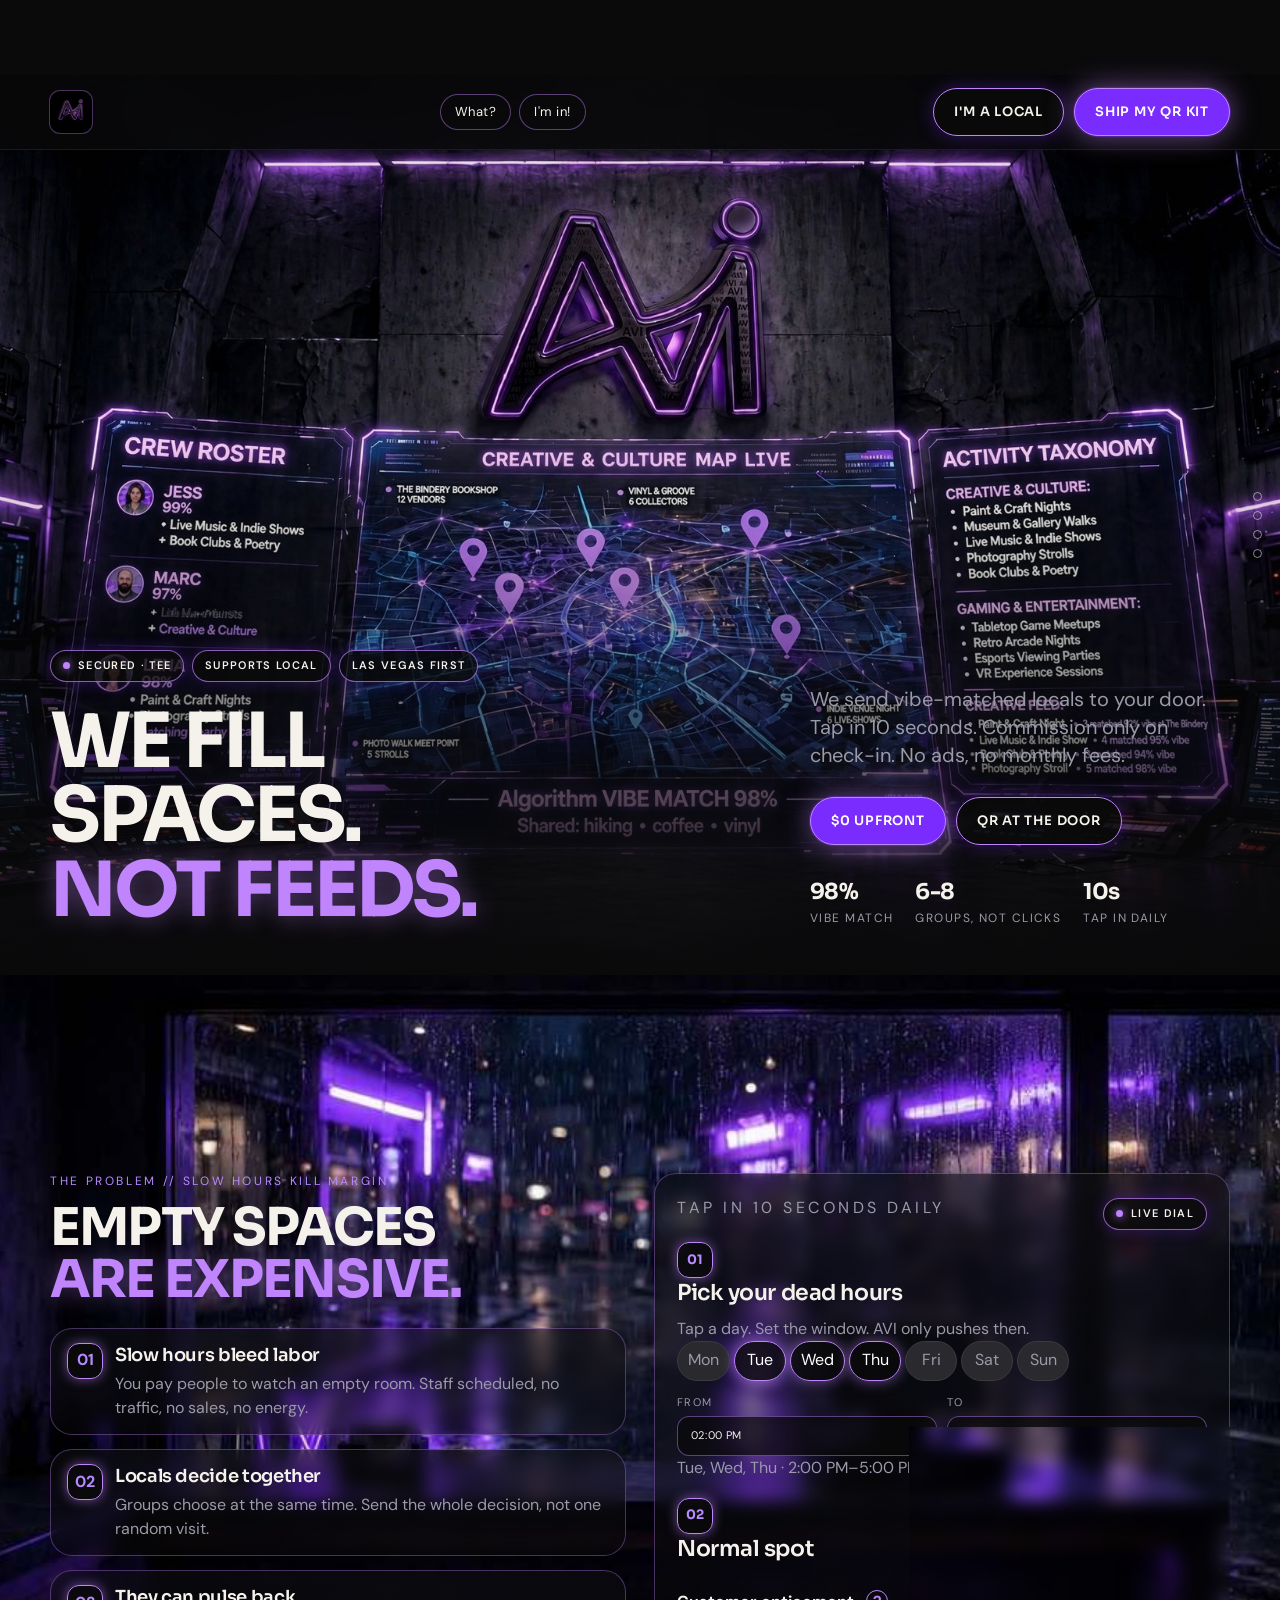
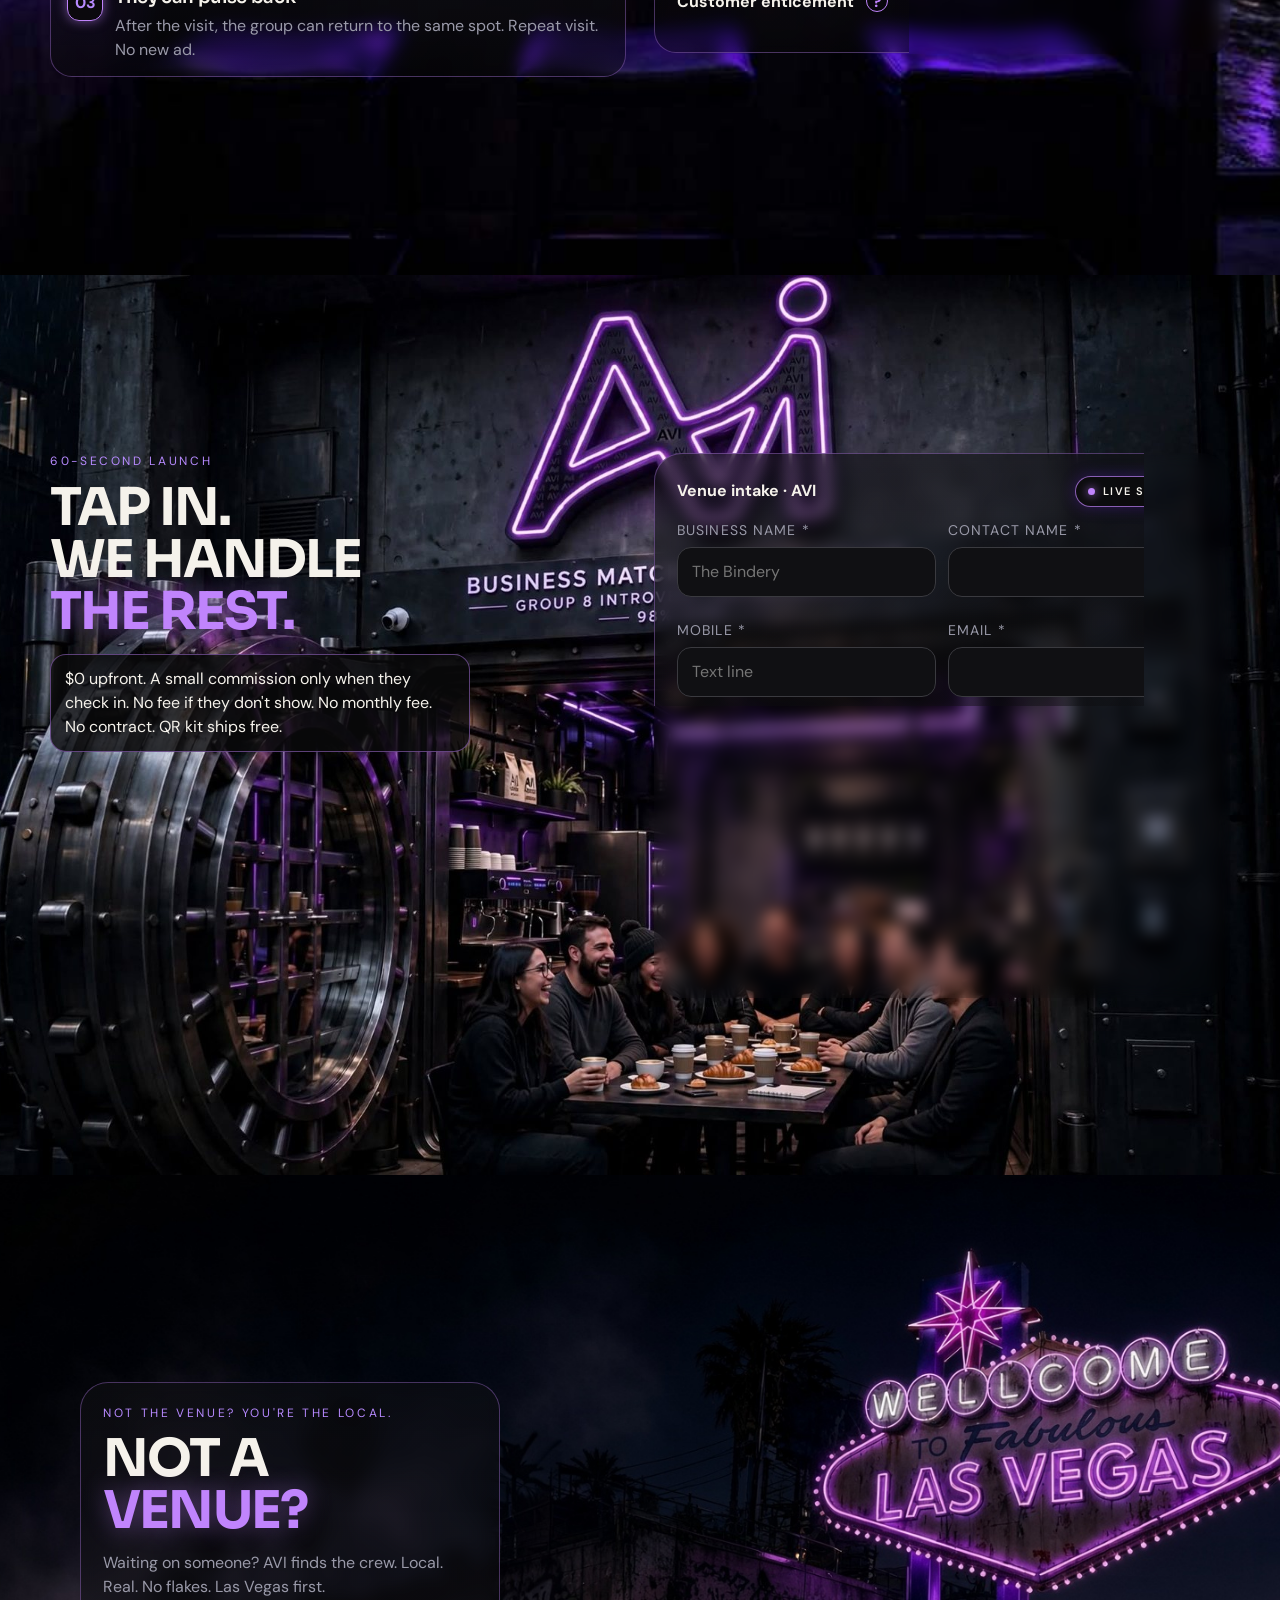
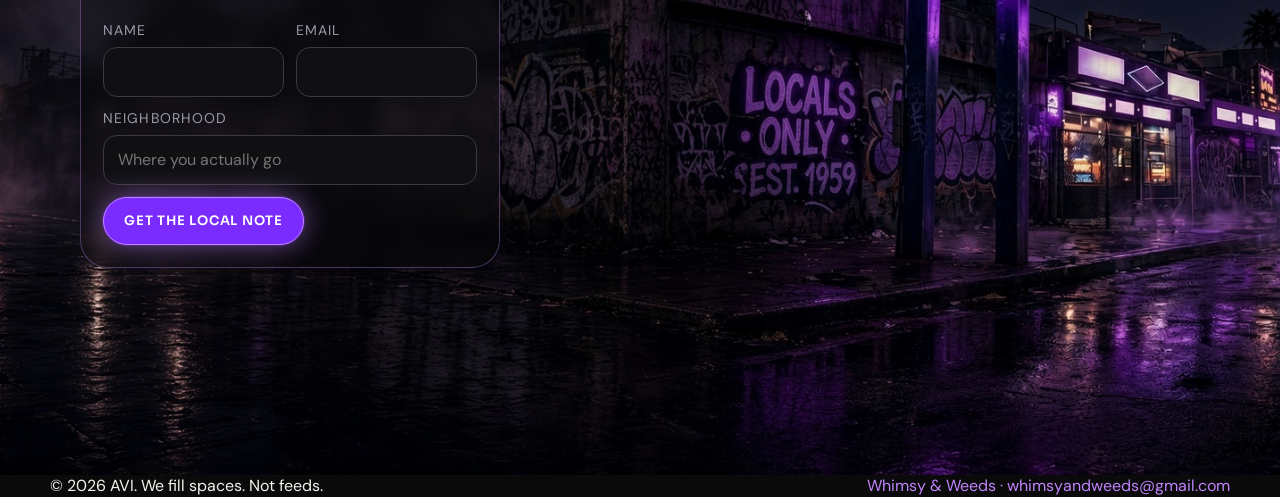
==== index.html @ 6d1b537b "Remove Invent LLC from footer" ====
<!DOCTYPE html>
<html lang="en">
<head>
  <meta charset="UTF-8" />
  <meta name="viewport" content="width=device-width, initial-scale=1" />
  <title>AVI — We fill spaces. Not feeds.</title>
  <meta name="description" content="AVI sends vibe-matched locals to your door. QR at the entrance. Tap in 10 seconds. $0 upfront. Commission only when they check in." />
  <link rel="icon" href="assets/logo.jpg" />
  <link rel="preconnect" href="https://fonts.googleapis.com" />
  <link rel="preconnect" href="https://fonts.gstatic.com" crossorigin />
  <link href="https://fonts.googleapis.com/css2?family=DM+Sans:wght@400;500;600&family=Sora:wght@500;600;700&display=swap" rel="stylesheet" />
  <link rel="stylesheet" href="styles.css?v=kickermobile" />
</head>
<body>
  <header class="nav">
    <div class="wrap nav-inner">
      <a class="brand" href="index.html"><img src="assets/logo.jpg" alt="AVI" /></a>
      <nav class="nav-links">
        <a href="#problem">What?</a>
        <a href="#intake">I'm in!</a>
      </nav>
      <div class="nav-cta">
        <a class="btn btn-ghost" href="#locals">I'm a local</a>
        <a class="btn btn-violet" href="#intake">Ship my QR kit</a>
        <button class="menu-btn" data-menu aria-label="Menu">Menu</button>
      </div>
    </div>
  </header>
  <div class="mobile-panel" data-panel>
    <a href="#problem">What?</a>
    <a href="#intake">I'm in!</a>
    <a href="#locals">I'm a local</a>
  </div>
  <nav class="pager" aria-label="Pages">
    <a href="#top" aria-label="Landing"></a>
    <a href="#problem" aria-label="What"></a>
    <a href="#intake" aria-label="I'm in"></a>
    <a href="#locals" aria-label="Locals"></a>
  </nav>
  <section class="hero page" id="top">
    <div class="hero-bg" style="background-image:url(assets/hero-board.jpg)" role="img" aria-label="AVI mark above the live crew map"></div>
    <div class="wrap hero-copy">
      <div class="hero-left">
        <div class="kicker-row">
          <span class="pill"><span class="dot"></span>Secured · TEE</span>
          <span class="pill">Supports local</span>
          <span class="pill">Las Vegas first</span>
        </div>
        <h1>WE FILL<br>SPACES.<br><span class="violet">NOT FEEDS.</span></h1>
      </div>
      <div class="hero-right">
        <p class="lede">We send vibe-matched locals to your door. Tap in 10 seconds. Commission only on check-in. No ads, no monthly fees.</p>
        <div class="hero-actions">
          <a class="btn btn-violet" href="#intake">$0 upfront</a>
          <a class="btn btn-ghost" href="#intake">QR at the door</a>
        </div>
        <div class="hero-meta">
          <div><b>98%</b>vibe match</div>
          <div><b>6-8</b>groups, not clicks</div>
          <div><b>10s</b>tap in daily</div>
        </div>
      </div>
    </div>
  </section>
  <section class="section page" id="problem">
    <video class="page-bg" autoplay muted loop playsinline poster="assets/rain.jpg"><source src="assets/rain.mp4" type="video/mp4"></video>
    <div class="wrap split">
      <div>
        <p class="eyebrow">The problem // slow hours kill margin</p>
        <h2>EMPTY SPACES<br><span class="violet">ARE EXPENSIVE.</span></h2>
        <div class="cards-3" style="grid-template-columns:1fr;margin-top:22px">
          <article class="card row-card"><span class="num">01</span><div><h3>Slow hours bleed labor</h3><p>You pay people to watch an empty room. Staff scheduled, no traffic, no sales, no energy.</p></div></article>
          <article class="card row-card"><span class="num">02</span><div><h3>Locals decide together</h3><p>Groups choose at the same time. Send the whole decision, not one random visit.</p></div></article>
          <article class="card row-card"><span class="num">03</span><div><h3>They can pulse back</h3><p>After the visit, the group can return to the same spot. Repeat visit. No new ad.</p></div></article>
        </div>
      </div>
      <article class="card dial" data-dial>
        <div class="dial-top"><p class="eyebrow">Tap in 10 seconds daily</p><span class="pill"><span class="dot"></span>Live dial</span></div>
        <h3 class="step"><span>01</span>Pick your dead hours</h3>
        <p>Tap a day. Set the window. AVI only pushes then.</p>
        <div class="days" role="group" aria-label="Slow days">
          <button class="day" type="button" data-day="Mon">Mon</button>
          <button class="day on" type="button" data-day="Tue">Tue</button>
          <button class="day on" type="button" data-day="Wed">Wed</button>
          <button class="day on" type="button" data-day="Thu">Thu</button>
          <button class="day" type="button" data-day="Fri">Fri</button>
          <button class="day" type="button" data-day="Sat">Sat</button>
          <button class="day" type="button" data-day="Sun">Sun</button>
        </div>
        <div class="window">
          <label>From<input type="time" data-from value="14:00" /></label>
          <label>To<input type="time" data-to value="17:00" /></label>
        </div>
        <p class="dial-read" data-read>Tue, Wed, Thu · 2:00–5:00 PM</p>
        <div class="switch-row">
          <h3 class="step"><span>02</span>Normal spot</h3>
          <button class="switch on" type="button" data-fixed aria-pressed="true"><span></span></button>
        </div>
        <div class="field move-note" hidden>
          <h3 class="step">Exact location</h3>
          <div class="pin-box">
            <input class="spot" data-pin placeholder="Business or address. Closest hits first" autocomplete="off" />
            <div class="pin-list" data-pin-list hidden></div>
          </div>
          <label>What kind of spot?</label>
          <div class="choices" role="group" aria-label="Location type">
            <button class="choice" type="button" data-place="Truck">Food truck</button>
            <button class="choice" type="button" data-place="Market">Farmers market</button>
            <button class="choice" type="button" data-place="Stall">Stall</button>
            <button class="choice" type="button" data-place="Event">Pop-up</button>
          </div>
          <input class="spot" data-spot placeholder="Stall, row, or truck name" />
        </div>
        <div class="switch-row">
          <div>
            <strong>Customer enticement</strong>
            <button class="help" type="button" data-help aria-label="What is an enticement">?</button>
            <p class="help-note" hidden>Optional. A reason to walk in. Off means they still get matched, just no perk.</p>
          </div>
          <button class="switch" type="button" data-deal aria-pressed="false"><span></span></button>
        </div>
        <div class="deal-note" hidden>
          <div data-range-wrap>
            <label class="range-label"><span>Percent off</span><b data-pct>15%</b></label>
            <input class="range" type="range" min="5" max="30" step="5" value="15" data-range />
            <div class="range-ticks"><span>5</span><span>10</span><span>15</span><span>20</span><span>25</span><span>30</span></div>
          </div>
          <div class="custom-row">
            <button class="choice" type="button" data-custom>Custom instead</button>
            <input class="pill-input" data-perk type="text" placeholder="2-for-1 item" hidden />
          </div>
        </div>
      </article>
    </div>
  </section>
  <section class="section page" id="intake">
    <div class="page-bg" style="background-image:url(assets/vault-open.jpg)"></div>
    <div class="wrap split">
      <div>
        <p class="eyebrow">60-second launch</p>
        <h2>TAP IN.<br>WE HANDLE<br><span class="violet">THE REST.</span></h2>
        <p class="sub offer">$0 upfront. A small commission only when they check in. No fee if they don't show. No monthly fee. No contract. QR kit ships free.</p>
      </div>
      <div class="form-card">
        <form data-vendor-form>
          <div class="board-top"><strong>Venue intake · AVI</strong><span class="pill"><span class="dot"></span>Live secured</span></div>
          <div class="grid-2">
            <div class="field"><label>Business name *</label><input name="business_name" required placeholder="The Bindery" /></div>
            <div class="field"><label>Contact name *</label><input name="contact_name" required /></div>
            <div class="field"><label>Mobile *</label><input name="phone" type="tel" required placeholder="Text line" /></div>
            <div class="field"><label>Email *</label><input type="email" name="email" required /></div>
          </div>
          <div class="field">
            <label>Market</label>
            <input type="hidden" name="market" value="Las Vegas" data-market />
            <div class="choices">
              <button class="choice on" type="button" data-market-choice="Las Vegas">Las Vegas now</button>
              <button class="choice" type="button" data-market-choice="Other city">Other city</button>
            </div>
          </div>
          <div class="field"><label>Location *</label><input name="neighborhood" required placeholder="Arts District, Fremont, the Saturday market" /></div>
          <button class="btn btn-violet btn-wide" type="submit">Send to AVI</button>
          <p class="hint">Commission only on check-in.</p>
        </form>
        <div class="form-success" data-vendor-success><p class="eyebrow">Received</p><h3>QR kit is in the queue.</h3></div>
      </div>
    </div>
  </section>
  <section class="section page" id="locals">
    <video class="page-bg" autoplay muted loop playsinline poster="assets/vegas-wide.jpg"><source src="assets/vegas.mp4" type="video/mp4"></video>
    <div class="wrap locals">
      <p class="eyebrow">Not the venue? You're the local.</p>
      <h2>NOT A <span class="violet">VENUE?</span></h2>
      <p class="sub">Waiting on someone? AVI finds the crew. Local. Real. No flakes. Las Vegas first.</p>
      <form data-waitlist-form style="margin-top:22px;max-width:560px">
        <div class="grid-2">
          <div class="field"><label>Name</label><input name="name" required /></div>
          <div class="field"><label>Email</label><input type="email" name="email" required /></div>
        </div>
        <div class="field"><label>Neighborhood</label><input name="city" placeholder="Where you actually go" /></div>
        <button class="btn btn-violet" type="submit">Get the local note</button>
      </form>
      <div class="form-success"><h3>You're on the local list.</h3></div>
    </div>
    <a class="cut" href="https://whimsyandweeds.com" aria-label="Whimsy and Weeds"><span>Whimsy & Weeds<br>studio · cut to fit</span><img src="assets/whimsy.png" alt="" /></a>
  </section>
  <footer><div class="wrap legal"><span>© 2026 AVI. We fill spaces. Not feeds.</span><a href="mailto:whimsyandweeds@gmail.com">Whimsy & Weeds · whimsyandweeds@gmail.com</a></div></footer>
  <script src="app.js?v=toppills"></script>
</body>
</html>
---- styles.css ----
:root {
  --bg-primary: #0a0a0b;
  --bg-card: #1a1a1d;
  --bg-surface: #2a2a2e;
  --border: #3a3a3f;
  --text-secondary: #9a9aa9;
  --text-headline: #f5f2eb;
  --violet-primary: #7a2cff;
  --violet-hover: #5b1ed1;
  --violet-icon: #b78aff;
  --violet-glow: #c084fc;
  --violet-soft: rgba(122, 44, 255, 0.16);
  --line: rgba(245, 242, 235, 0.08);
  --radius: 22px;
  --font-display: "Sora", system-ui, sans-serif;
  --font-body: "DM Sans", system-ui, sans-serif;
  --max: 1180px;
  --shadow-glow: 0 0 32px rgba(192, 132, 252, 0.28);
}
*, *::before, *::after { box-sizing: border-box; margin: 0; padding: 0; }
html { scroll-behavior: smooth; }
body { background: var(--bg-primary); color: var(--text-headline); font-family: var(--font-body); font-weight: 400; line-height: 1.4; overflow-x: hidden; }
img { max-width: 100%; display: block; }
a { color: inherit; text-decoration: none; }
button, input, select, textarea { font: inherit; color: inherit; }
button { cursor: pointer; border: 0; background: none; }
.wrap { width: min(var(--max), calc(100% - 40px)); margin-inline: auto; }
.nav { position: sticky; top: 0; z-index: 40; backdrop-filter: blur(18px); background: rgba(10, 10, 11, 0.78); border-bottom: 1px solid var(--line); }
.nav-inner { display: flex; align-items: center; justify-content: space-between; height: 74px; gap: 18px; }
.brand { display: flex; align-items: center; gap: 10px; letter-spacing: 0.18em; font-weight: 600; font-size: 13px; }
.brand img { width: 42px; height: 42px; object-fit: cover; border-radius: 10px; background: #000; box-shadow: 0 0 0 1px rgba(192, 132, 252, 0.35); }
.nav-links { display: flex; gap: 8px; }
.nav-links a { min-height: 36px; padding: 0 14px; display: inline-flex; align-items: center; border-radius: 999px; border: 1px solid rgba(192,132,252,.45); color: #f5f2eb; background: rgba(10,10,11,.55); font-size: 13px; letter-spacing: 0.04em; }
.nav-cta { display: flex; gap: 10px; align-items: center; }
.menu-btn { display: none; width: 42px; height: 42px; border: 1px solid var(--border); border-radius: 999px; color: var(--text-headline); }
.mobile-panel { display: none; position: fixed; inset: 78px 16px auto; background: var(--bg-card); border: 1px solid var(--border); border-radius: 16px; padding: 8px; z-index: 50; }
.mobile-panel a { display: block; padding: 12px; border-bottom: 1px solid var(--line); }
.btn { display: inline-flex; align-items: center; justify-content: center; gap: 8px; min-height: 48px; padding: 0 20px; border-radius: 999px; font-family: var(--font-display); font-size: 13px; font-weight: 600; letter-spacing: 0.06em; text-transform: uppercase; }
.btn-violet { background: #7a2cff; color: #fff; border: 1px solid #c084fc; box-shadow: 0 0 0 1px rgba(122,44,255,.4), 0 0 28px rgba(192,132,252,.55); }
.btn-ghost { border: 1px solid #c084fc; color: #f5f2eb; background: rgba(10,10,11,.72); box-shadow: 0 0 18px rgba(122,44,255,.35); }
.btn-wide { width: 100%; min-height: 54px; }
.pill { display: inline-flex; align-items: center; gap: 8px; border: 1px solid rgba(192,132,252,.7); background: rgba(10,10,11,.7); color: #f5f2eb; border-radius: 999px; padding: 7px 12px; font-size: 11px; font-weight: 600; letter-spacing: 0.12em; text-transform: uppercase; box-shadow: 0 0 16px rgba(122,44,255,.28); }
.pill .dot { width: 7px; height: 7px; border-radius: 50%; background: #c084fc; box-shadow: 0 0 10px #c084fc; }
.hero { position: relative; min-height: 92vh; display: grid; align-items: end; padding: 120px 0 48px; overflow: hidden; }
.hero-bg { position: absolute; inset: 0; background: #0a0a0b center/cover no-repeat; }
.hero-bg::after { content: ""; position: absolute; inset: 0; background: linear-gradient(90deg, rgba(10,10,11,.92), rgba(10,10,11,.28)); }
.hero-copy { position: relative; z-index: 2; }
.kicker-row { display: flex; flex-wrap: wrap; gap: 8px; margin-bottom: 22px; }
h1 { font-family: var(--font-display); font-weight: 700; letter-spacing: -0.04em; line-height: 0.98; font-size: clamp(46px, 6.2vw, 76px); }
h1 .violet, h2 .violet { color: #c084fc; text-shadow: 0 0 24px rgba(192,132,252,.45); }
.lede { margin-top: 22px; max-width: 560px; color: var(--text-secondary); font-size: 20px; line-height: 1.4; }
.hero-actions { display: flex; flex-wrap: wrap; gap: 10px; margin-top: 28px; }
.hero-meta { display: flex; gap: 22px; margin-top: 32px; flex-wrap: wrap; }
.hero-meta div { color: var(--text-secondary); font-size: 12px; letter-spacing: 0.12em; text-transform: uppercase; }
.hero-meta b { display: block; color: var(--text-headline); font-family: var(--font-display); font-size: 22px; letter-spacing: -0.03em; text-transform: none; margin-bottom: 2px; }
.film { display: grid; grid-template-columns: 1.3fr .9fr .9fr; gap: 12px; margin-top: 18px; }
.shot { position: relative; border-radius: 20px; overflow: hidden; border: 1px solid rgba(122, 44, 255, 0.35); min-height: 220px; background: #141418; }
.shot img { width: 100%; height: 100%; object-fit: cover; min-height: 220px; }
.shot figcaption { position: absolute; left: 12px; bottom: 12px; font-size: 12px; letter-spacing: 0.12em; text-transform: uppercase; }
.section { padding: 84px 0; }
.eyebrow { color: var(--violet-icon); letter-spacing: 0.22em; text-transform: uppercase; font-size: 12px; margin-bottom: 12px; }
h2 { font-family: var(--font-display); font-weight: 700; letter-spacing: -0.035em; line-height: 1; font-size: clamp(34px, 4.6vw, 52px); }
.sub { margin-top: 14px; color: var(--text-secondary); max-width: 640px; }
.cards-3, .cards-4 { display: grid; gap: 14px; margin-top: 32px; }
.cards-3 { grid-template-columns: repeat(3, 1fr); }
.cards-4 { grid-template-columns: 1.2fr 1fr 1fr; }
.card { background: linear-gradient(180deg, rgba(16,16,20,.55), rgba(10,10,11,.38)); border: 1px solid rgba(192,132,252,.35); border-radius: var(--radius); padding: 22px; backdrop-filter: blur(8px); }
.card h3 { font-family: var(--font-display); font-weight: 600; font-size: 22px; letter-spacing: -0.02em; margin: 10px 0 8px; }
.card p, .sub { color: var(--text-secondary); font-size: 16px; line-height: 1.5; }
.num { width: 36px; height: 36px; border-radius: 12px; display: grid; place-items: center; background: var(--violet-soft); color: var(--violet-icon); font-weight: 700; }
.feature { border-color: rgba(122, 44, 255, 0.45); }
.price { font-family: var(--font-display); font-size: 56px; letter-spacing: -0.05em; line-height: 1; }
.price span { color: var(--violet-icon); }
.strike { color: var(--text-secondary); text-decoration: line-through; font-size: 14px; }
.split { display: grid; grid-template-columns: 1fr 1fr; gap: 28px; align-items: start; }
.frame { border-radius: 24px; overflow: hidden; border: 1px solid rgba(122, 44, 255, 0.4); min-height: 360px; background: #111; }
.frame img { width: 100%; height: 100%; object-fit: cover; min-height: 360px; }
.row-card { display: flex; gap: 12px; align-items: flex-start; padding: 14px 16px; }
.row-card h3 { margin: 0 0 4px; font-size: 18px; }
.row-card .num { flex: none; }
.step span { width: 36px; height: 36px; border-radius: 12px; display: grid; place-items: center; background: var(--violet-soft); color: var(--violet-icon); font-weight: 700; font-size: 13px; }
.help { width: 22px; height: 22px; margin-left: 8px; border-radius: 50%; border: 1px solid #c084fc; color: #c084fc; background: transparent; font-weight: 700; }
.help-note { margin: 6px 0 0; color: #f5f2eb; font-size: 13px; }
.dial-top { display: flex; align-items: center; justify-content: space-between; gap: 10px; }
.dial-top h3 { margin: 0; }
.window { display: grid; grid-template-columns: 1fr 1fr; gap: 10px; margin-top: 14px; }
.window label { display: grid; gap: 6px; font-size: 11px; letter-spacing: 0.12em; text-transform: uppercase; color: var(--text-secondary); }
.window input { background: rgba(10,10,11,.72); border: 1px solid rgba(192,132,252,.45); border-radius: 12px; padding: 10px 12px; color: #f5f2eb; }
.choices { display: flex; flex-wrap: wrap; gap: 8px; margin-top: 8px; }
.choice { min-height: 36px; padding: 0 12px; border-radius: 999px; border: 1px solid rgba(192,132,252,.35); color: #f5f2eb; background: rgba(10,10,11,.55); }
.choice.on { background: #7a2cff; border-color: #c084fc; box-shadow: 0 0 16px rgba(122,44,255,.4); }
.pin-box { position: relative; }
.pin-list { position: absolute; z-index: 5; left: 0; right: 0; top: calc(100% + 6px); background: rgba(10,10,11,.94); border: 1px solid rgba(192,132,252,.45); border-radius: 14px; overflow: hidden; box-shadow: 0 12px 30px rgba(0,0,0,.45); }
.pin-list button { display: block; width: 100%; text-align: left; padding: 10px 12px; background: transparent; color: #f5f2eb; border-bottom: 1px solid rgba(255,255,255,.06); }
.pin-list button:hover, .pin-list button:focus { background: rgba(122,44,255,.35); }
.pin-list small { display: block; color: #9a9aa9; margin-top: 2px; }
.pill-input { width: 180px; min-width: 160px; height: 36px; margin: 0; padding: 0 14px; border-radius: 999px; border: 1px solid #c084fc; background: #101013; color: #f5f2eb; pointer-events: auto; }
.range-label { display: flex; justify-content: space-between; margin-top: 8px; font-size: 12px; letter-spacing: 0.08em; text-transform: uppercase; color: var(--text-secondary); }
.range-label b { color: #c084fc; font-family: var(--font-display); }
.range { width: 100%; accent-color: #7a2cff; margin-top: 8px; }
.range-ticks { display: flex; justify-content: space-between; color: var(--text-secondary); font-size: 11px; }
.deal-note .choice { margin-top: 10px; }
.custom-row { display: flex; flex-wrap: wrap; align-items: center; gap: 8px; }
.switch-row { display: flex; align-items: center; justify-content: space-between; gap: 16px; margin: 8px 0 14px; }
.switch-row p { margin: 4px 0 0; color: var(--text-secondary); font-size: 13px; }
.switch { width: 52px; height: 30px; border-radius: 999px; border: 1px solid rgba(192,132,252,.45); background: #141418; position: relative; flex: none; }
.switch span { position: absolute; top: 3px; left: 3px; width: 22px; height: 22px; border-radius: 50%; background: #9a9aa9; transition: 0.15s ease; }
.switch.on { background: #7a2cff; border-color: #c084fc; }
.switch.on span { left: 25px; background: #fff; }
.day { min-width: 52px; height: 40px; padding: 0 10px; border-radius: 999px; border: 1px solid var(--border); color: var(--text-secondary); background: var(--bg-surface); }
.step span, .row-card .num { border: 1px solid #c084fc; box-shadow: 0 0 12px rgba(192,132,252,.55); background: rgba(10,10,11,.72); }
.day.on { background: rgba(10,10,11,.8); color: #fff; border-color: #c084fc; box-shadow: 0 0 14px rgba(192,132,252,.55); }
.form-card { background: linear-gradient(180deg, rgba(16,16,20,.55), rgba(10,10,11,.38)); border: 1px solid rgba(192,132,252,.35); border-radius: 28px; padding: 22px; backdrop-filter: blur(8px); }
.grid-2 { display: grid; grid-template-columns: 1fr 1fr; gap: 12px; }
.field { display: flex; flex-direction: column; gap: 6px; margin-bottom: 12px; }
.move-note[hidden], .deal-note[hidden], .pill-input[hidden], [hidden] { display: none !important; }
.field label { font-size: 14px; letter-spacing: 0.08em; text-transform: uppercase; color: var(--text-secondary); }
.field input, .field textarea { background: #101013; border: 1px solid var(--border); border-radius: 14px; padding: 13px 14px; outline: none; width: 100%; }
.field textarea { min-height: 90px; resize: vertical; }
.form-success { display: none; padding: 36px 8px; text-align: center; }
.form-success.show { display: block; }
.hint { color: var(--text-secondary); font-size: 14px; margin: 6px 0 16px; }
.board-top { display: flex; justify-content: space-between; gap: 10px; align-items: center; margin-bottom: 14px; }
.locals { position: relative; border: 1px solid rgba(192,132,252,.35); border-radius: 28px; padding: 28px; overflow: hidden; background: linear-gradient(180deg, rgba(16,16,20,.55), rgba(10,10,11,.38)); backdrop-filter: blur(8px); }
.wrap.locals { width: min(420px, calc(100% - 40px)); max-width: 420px; margin-left: max(20px, calc((100% - 1120px) / 2)); margin-right: auto; padding: 22px; }
.locals > * { position: relative; z-index: 1; }
footer a { color: #c084fc; }
.legal { display: flex; justify-content: space-between; gap: 12px; flex-wrap: wrap; }
img.is-broken, figure.is-broken, .frame.is-broken { display: none !important; }
@media (max-width: 900px) {
  .wrap { width: min(100% - 28px, var(--max)); }
  .nav-inner { height: 60px; gap: 8px; }
  .nav-links { display: flex !important; gap: 6px; }
  .nav-links a { display: inline-flex !important; min-height: 34px; padding: 0 12px; font-size: 13px; }
  .kicker-row { display: none !important; }
  .nav-cta, .menu-btn { display: none; }
  .mobile-panel { inset: 68px 14px auto; }
  .mobile-panel a { min-height: 48px; display: flex; align-items: center; font-size: 16px; }
  .hero { min-height: 0; padding: 28px 0 12px; align-items: start; }
  h1 { font-size: 40px; }
  h2 { font-size: 32px; }
  .lede, .sub { font-size: 16px; }
  .hero-actions { display: flex; flex-wrap: wrap; gap: 8px; }
  .hero-actions .btn { width: auto; padding: 0 16px; }
  .hero-meta { display: grid; grid-template-columns: repeat(3, 1fr); gap: 8px; }
  .film { display: flex; overflow-x: auto; gap: 10px; }
  .shot { flex: 0 0 78%; min-height: 160px; }
  .shot img, .frame img { height: 160px; min-height: 160px; }
  .frame { min-height: 0; }
  .section { padding: 40px 0; }
  .cards-3, .cards-4, .split, .grid-2 { grid-template-columns: 1fr; }
  .card, .form-card, .locals { padding: 16px; min-height: 0; }
  .field input, .field textarea { font-size: 16px; }
  .legal { flex-direction: column; }
}

html { scroll-snap-type: y mandatory; }
body { scroll-snap-type: y mandatory; }
.page {
  position: relative;
  min-height: 100vh;
  min-height: 100dvh;
  scroll-snap-align: start;
  scroll-snap-stop: always;
  display: flex;
  align-items: center;
  overflow: hidden;
}
.page > .wrap, .page > .hero-copy { position: relative; z-index: 2; width: min(var(--max), calc(100% - 40px)); }
.hero.page { display: grid; align-items: end; padding: 108px 0 36px; }
.page-bg, .hero-bg { position: absolute; inset: 0; background: #0a0a0b center/cover no-repeat; z-index: 0; }
video.page-bg, video.hero-bg { width: 100%; height: 100%; object-fit: cover; }
.hero-bg::after {
  content: "";
  position: absolute;
  inset: 0;
  background: linear-gradient(90deg, rgba(10,10,11,.92) 0%, rgba(10,10,11,.55) 42%, rgba(10,10,11,.18) 100%);
}
.pager {
  position: fixed;
  right: 18px;
  top: 50%;
  transform: translateY(-50%);
  z-index: 45;
  display: flex;
  flex-direction: column;
  gap: 10px;
}
.pager a {
  width: 9px;
  height: 9px;
  border-radius: 99px;
  border: 1px solid rgba(245,242,235,.55);
  background: transparent;
}
.pager a:hover, .pager a.active { background: #c084fc; border-color: #c084fc; box-shadow: 0 0 12px rgba(192,132,252,.7); }
@media (max-width: 900px) {
  .page, .hero.page { min-height: 100dvh; align-items: center; padding-top: 78px; padding-bottom: 24px; }
  .pager { right: 8px; }
  .page-bg::after { background: linear-gradient(180deg, rgba(10,10,11,.35), rgba(10,10,11,.78)); }
  .hero-bg::after { background: linear-gradient(180deg, rgba(10,10,11,.08) 0%, rgba(10,10,11,0) 42%, rgba(10,10,11,.62) 78%, rgba(10,10,11,.9) 100%) !important; }
}
.hero-bg {
  background-size: cover;
  background-position: center 18% !important;
}
.hero-bg::after {
  background: linear-gradient(180deg, rgba(10,10,11,.1) 0%, rgba(10,10,11,0) 40%, rgba(10,10,11,.5) 74%, rgba(10,10,11,.86) 100%) !important;
}
.hero-copy {
  display: grid;
  grid-template-columns: 1.15fr 0.85fr;
  gap: 28px 40px;
  align-items: end;
}
.hero-right { justify-self: end; width: min(420px, 100%); }
.hero-right .lede { margin-top: 0; }
.hero.page { align-items: end; padding-bottom: 48px; }
@media (max-width: 900px) {
  .nav { position: fixed; left: 0; right: 0; }
  .page, .hero.page {
    height: 100svh;
    min-height: 100svh;
    max-height: 100svh;
    overflow: hidden;
    align-items: end;
    padding-top: 72px;
    padding-bottom: 28px;
    scroll-snap-align: start;
    scroll-snap-stop: always;
  }
  .page > .wrap { max-height: calc(100svh - 96px); overflow: auto; }
  .hero-copy { display: flex; flex-direction: column; align-items: stretch; gap: 14px; width: min(100% - 28px, 1180px); }
  .hero-left, .hero-right { width: 100%; justify-self: stretch; }
  .hero-right .lede { font-size: 16px; }
  h1 { font-size: 40px; }
  #locals .page-bg { background-position: 82% 42%; }
  #locals .wrap.locals { width: min(78%, 340px); max-width: 340px; margin-left: 14px; margin-right: auto; max-height: 72svh; }
  #intake .page-bg { background-position: 62% center; }
#intake .page-bg::after { background: linear-gradient(90deg, rgba(10,10,11,.82) 0%, rgba(10,10,11,.35) 42%, rgba(10,10,11,.2) 100%); }
#intake .offer { display: inline-block; max-width: 420px; margin-top: 16px; padding: 12px 14px; border-radius: 16px; color: #f5f2eb; background: rgba(10,10,11,.82); border: 1px solid rgba(192,132,252,.45); }
#locals { position: relative; }
.cut { position: absolute; right: 18px; bottom: 16px; z-index: 3; display: flex; align-items: center; gap: 8px; color: #c084fc; text-decoration: none; }
.cut span { font-size: 10px; line-height: 1.25; letter-spacing: 0.08em; text-transform: uppercase; text-align: right; }
.cut img { width: 28px; height: 28px; opacity: 0.8; }
}
#intake .offer { display: inline-block; max-width: 420px; margin-top: 16px; padding: 12px 14px; border-radius: 16px; color: #f5f2eb; background: rgba(10,10,11,.82); border: 1px solid rgba(192,132,252,.45); }
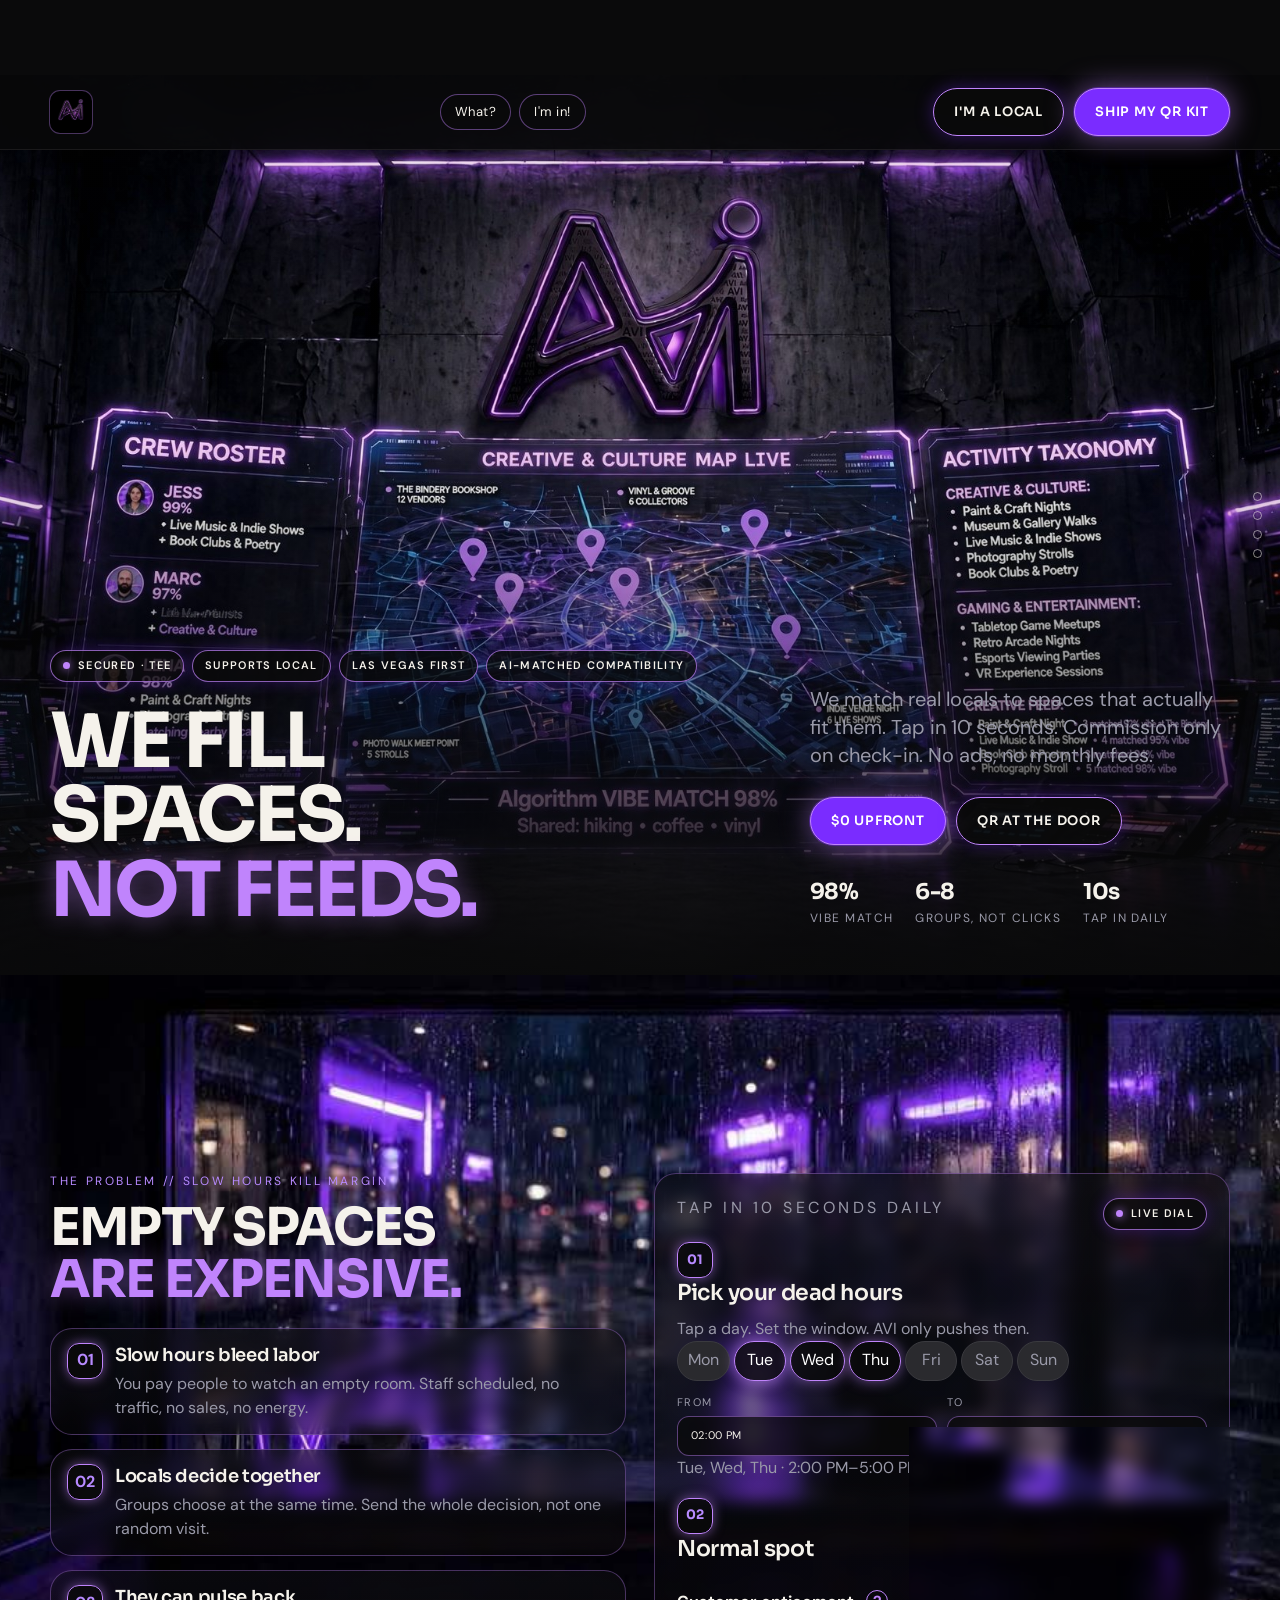
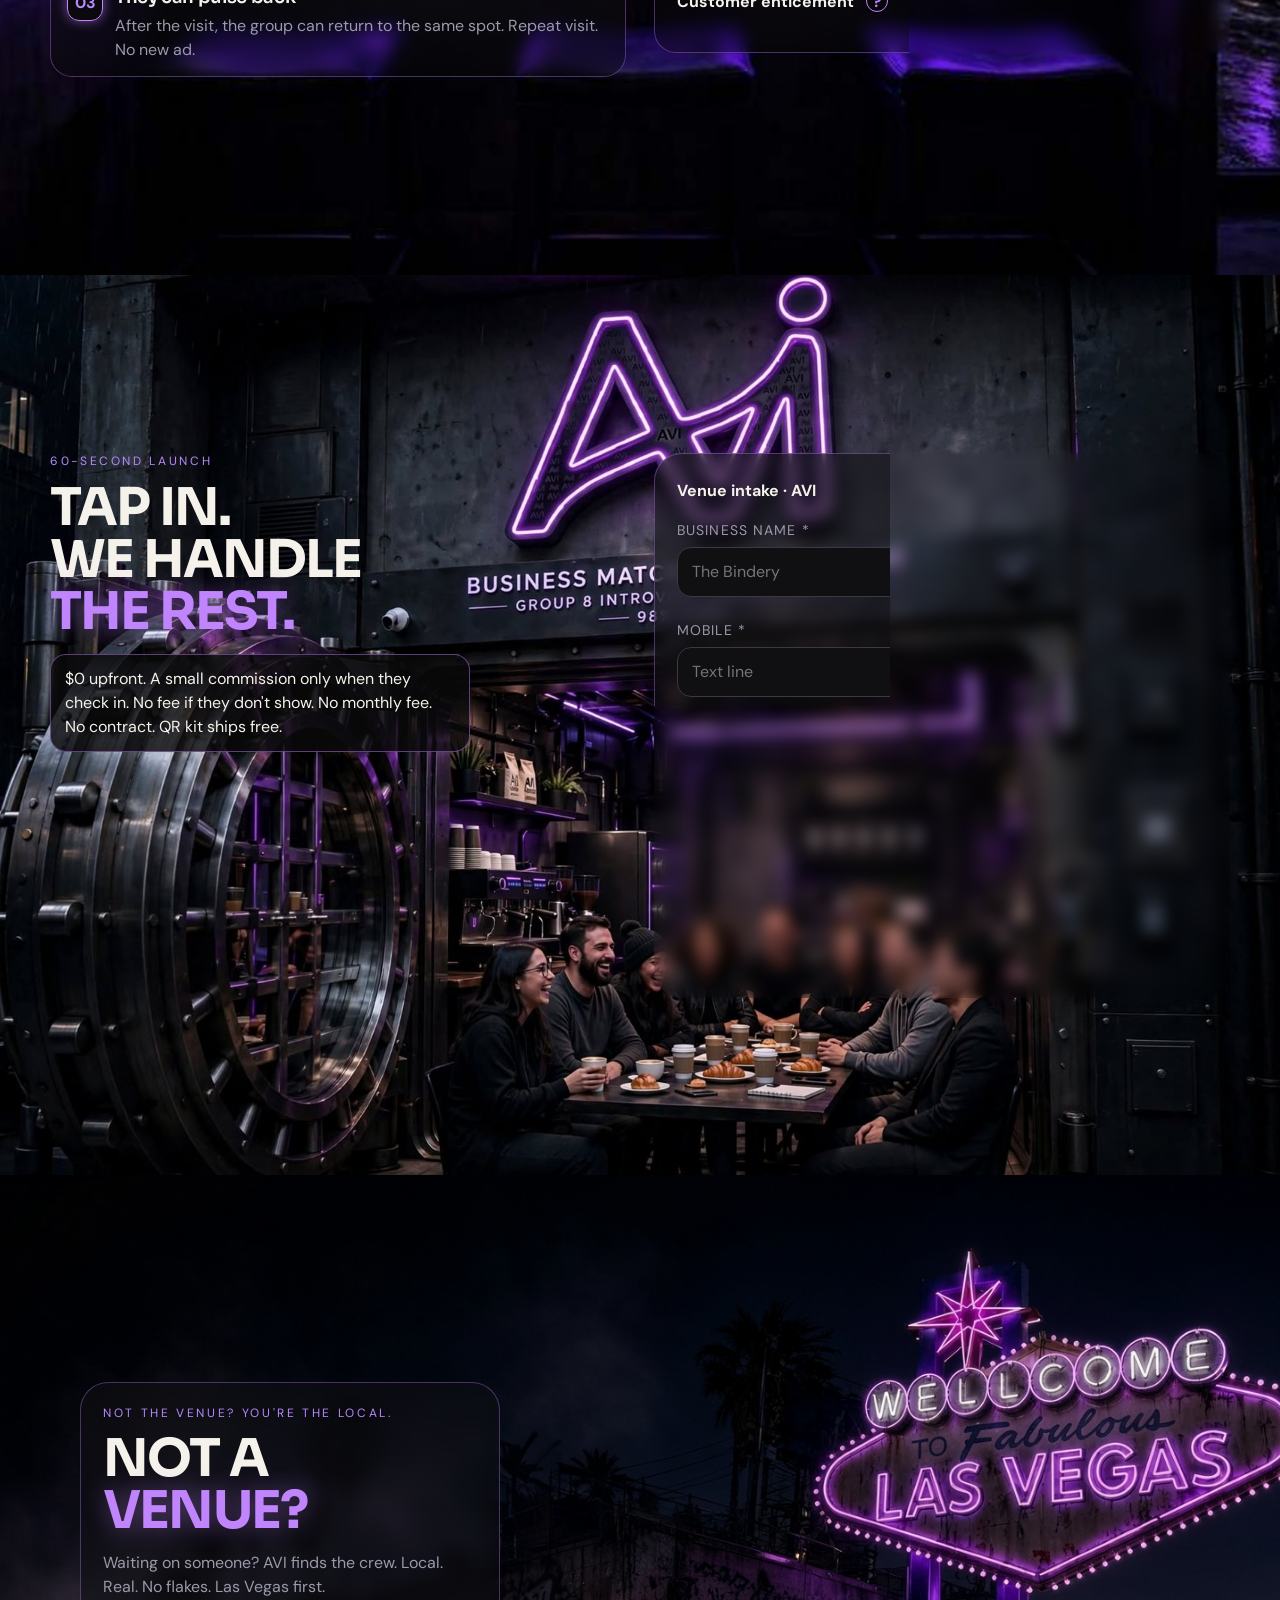
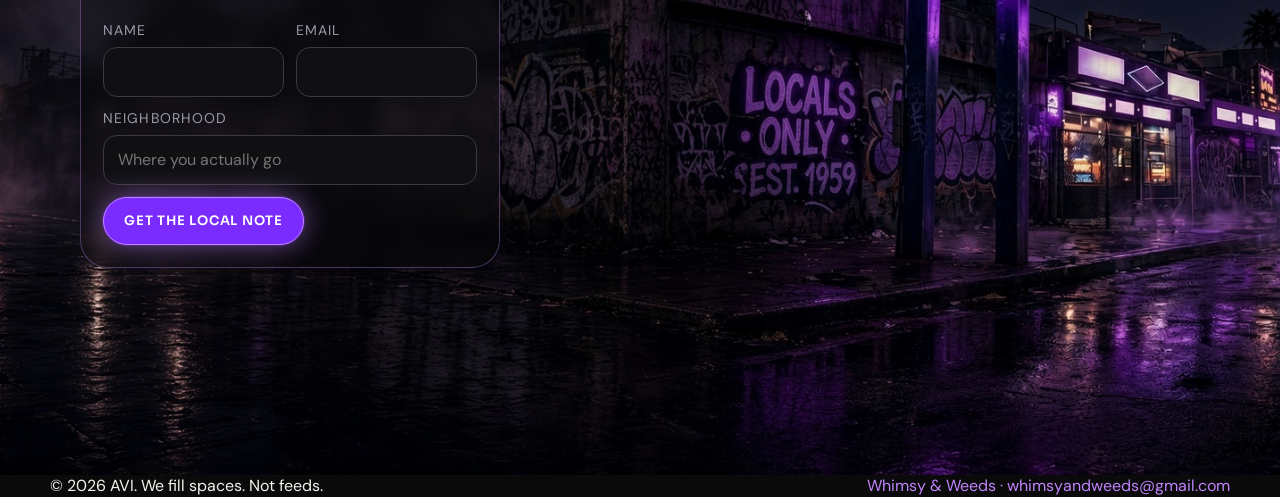
==== commit 30e0d3d9: "Add AI-matched compatibility pill and update lede" ====
--- a/index.html
+++ b/index.html
@@ -9,7 +9,7 @@
   <link rel="preconnect" href="https://fonts.googleapis.com" />
   <link rel="preconnect" href="https://fonts.gstatic.com" crossorigin />
   <link href="https://fonts.googleapis.com/css2?family=DM+Sans:wght@400;500;600&family=Sora:wght@500;600;700&display=swap" rel="stylesheet" />
-  <link rel="stylesheet" href="styles.css?v=kickermobile" />
+  <link rel="stylesheet" href="styles.css?v=aipill" />
 </head>
 <body>
   <header class="nav">
@@ -45,11 +45,12 @@
           <span class="pill"><span class="dot"></span>Secured · TEE</span>
           <span class="pill">Supports local</span>
           <span class="pill">Las Vegas first</span>
+          <span class="pill">AI-matched compatibility</span>
         </div>
         <h1>WE FILL<br>SPACES.<br><span class="violet">NOT FEEDS.</span></h1>
       </div>
       <div class="hero-right">
-        <p class="lede">We send vibe-matched locals to your door. Tap in 10 seconds. Commission only on check-in. No ads, no monthly fees.</p>
+        <p class="lede">We match real locals to spaces that actually fit them. Tap in 10 seconds. Commission only on check-in. No ads, no monthly fees.</p>
         <div class="hero-actions">
           <a class="btn btn-violet" href="#intake">$0 upfront</a>
           <a class="btn btn-ghost" href="#intake">QR at the door</a>
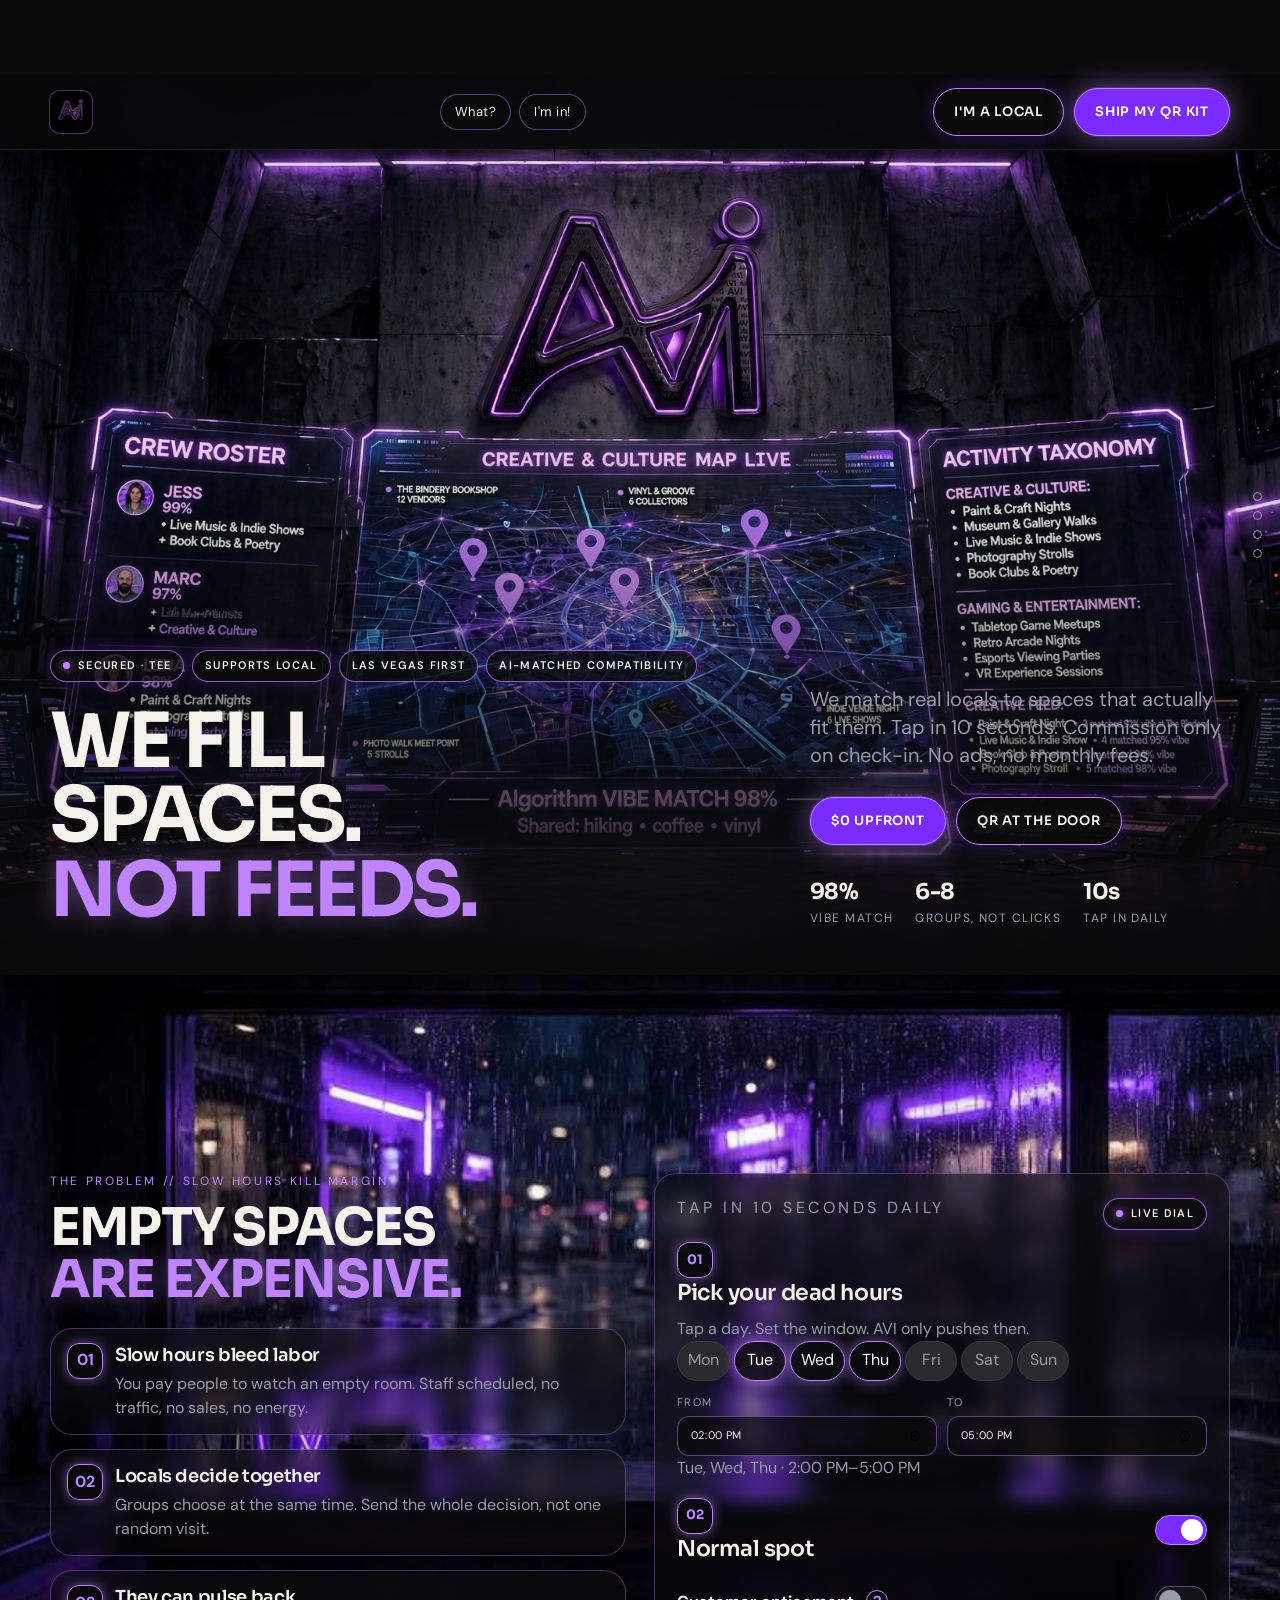
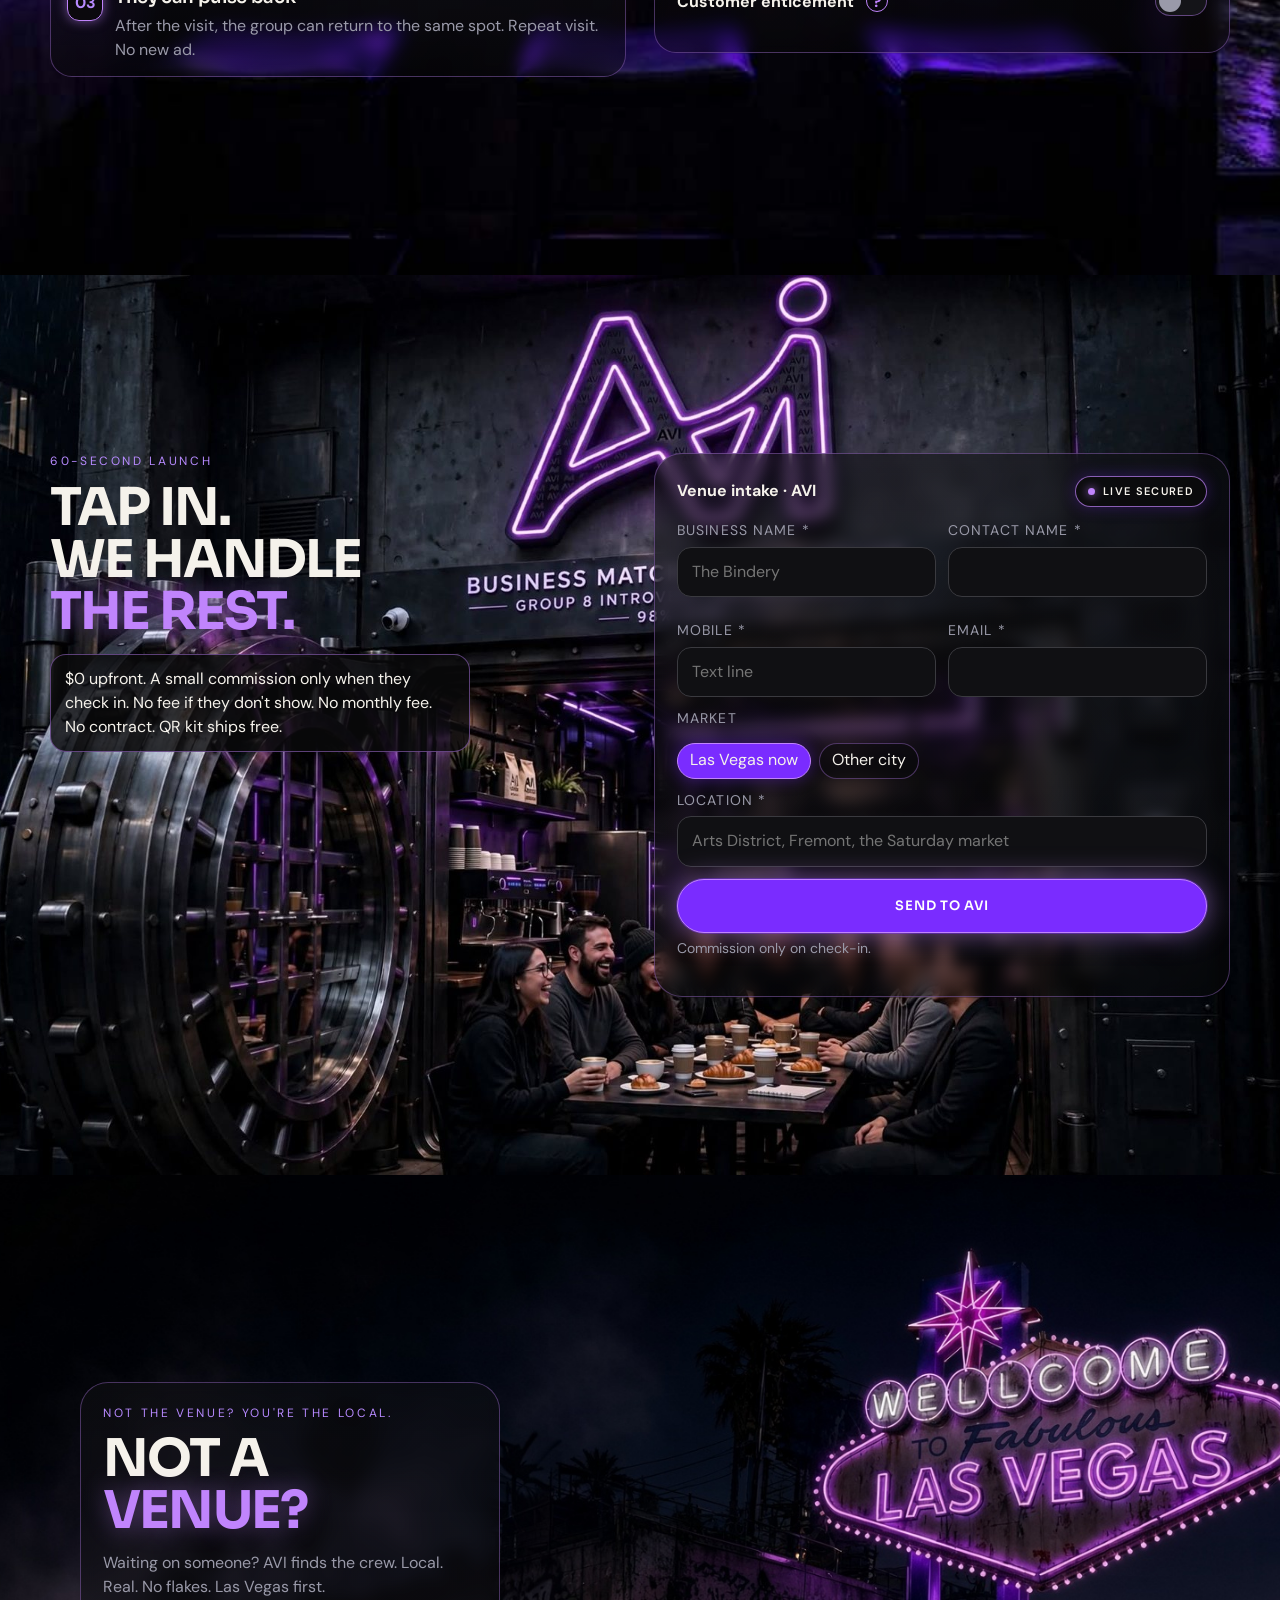
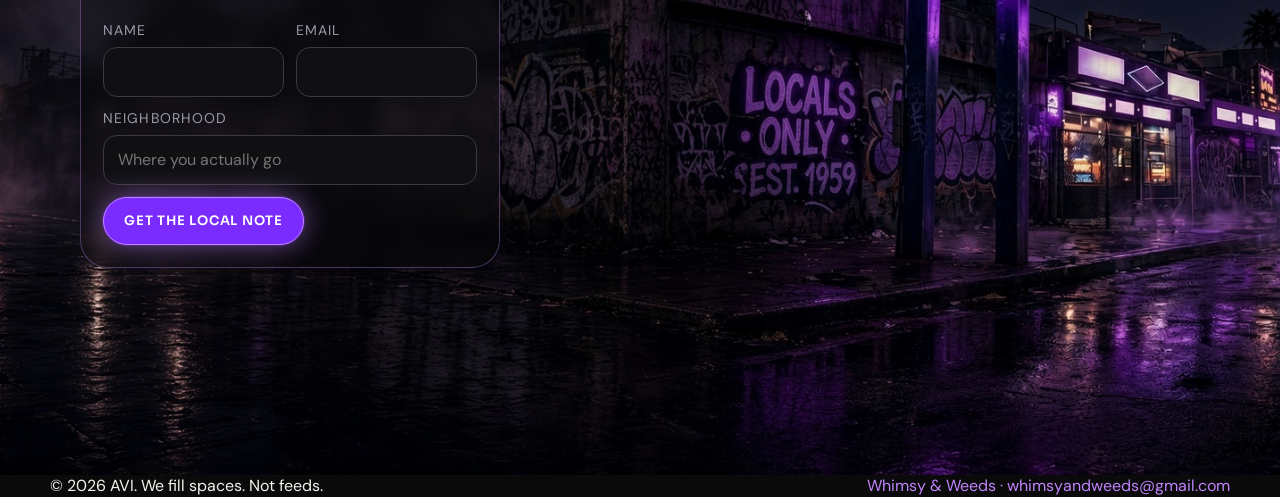
==== commit 680034a4: "Bump CSS cache buster for mobile pill visibility" ====
--- a/index.html
+++ b/index.html
@@ -9,7 +9,7 @@
   <link rel="preconnect" href="https://fonts.googleapis.com" />
   <link rel="preconnect" href="https://fonts.gstatic.com" crossorigin />
   <link href="https://fonts.googleapis.com/css2?family=DM+Sans:wght@400;500;600&family=Sora:wght@500;600;700&display=swap" rel="stylesheet" />
-  <link rel="stylesheet" href="styles.css?v=aipill" />
+  <link rel="stylesheet" href="styles.css?v=aipill2" />
 </head>
 <body>
   <header class="nav">
--- a/styles.css
+++ b/styles.css
@@ -132,7 +132,8 @@
   .nav-inner { height: 60px; gap: 8px; }
   .nav-links { display: flex !important; gap: 6px; }
   .nav-links a { display: inline-flex !important; min-height: 34px; padding: 0 12px; font-size: 13px; }
-  .kicker-row { display: none !important; }
+  .kicker-row { display: flex !important; flex-wrap: wrap; gap: 6px; margin-bottom: 14px; }
+  .kicker-row .pill { font-size: 10px; padding: 5px 10px; }
   .nav-cta, .menu-btn { display: none; }
   .mobile-panel { inset: 68px 14px auto; }
   .mobile-panel a { min-height: 48px; display: flex; align-items: center; font-size: 16px; }
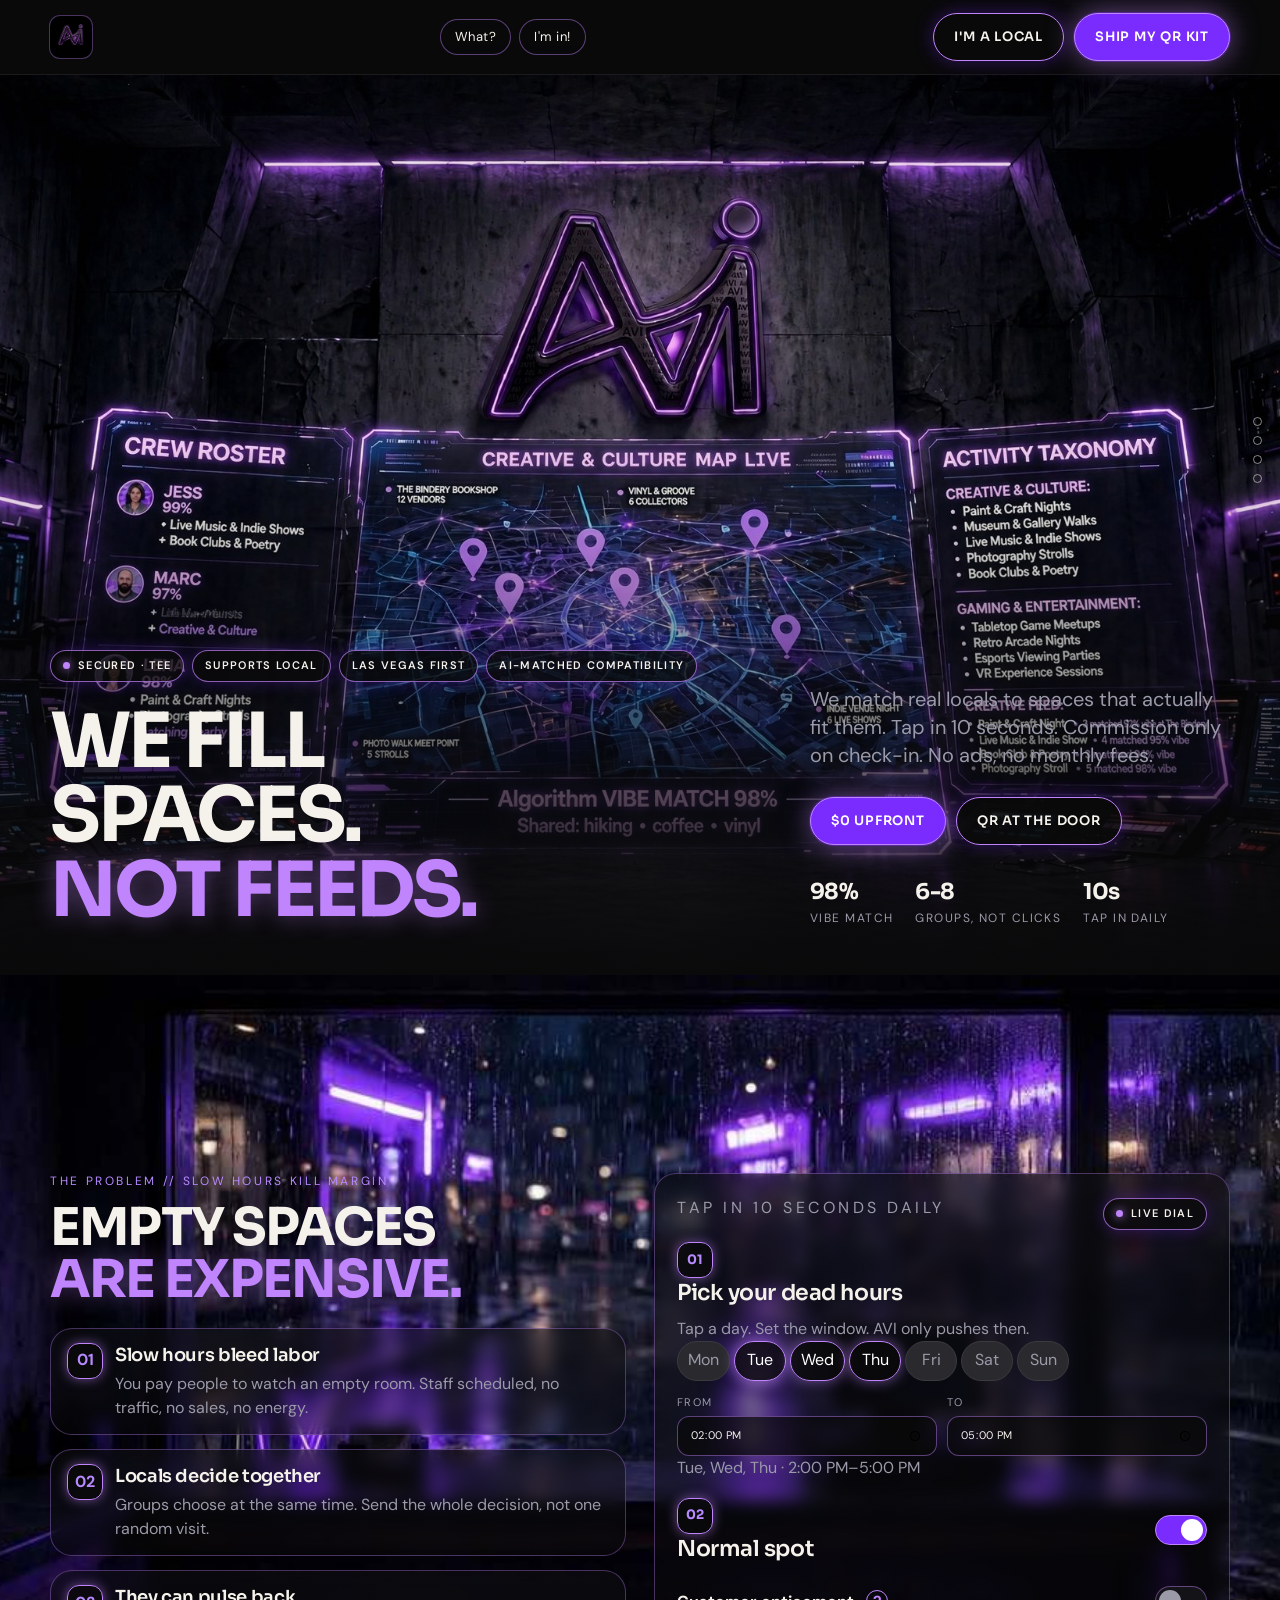
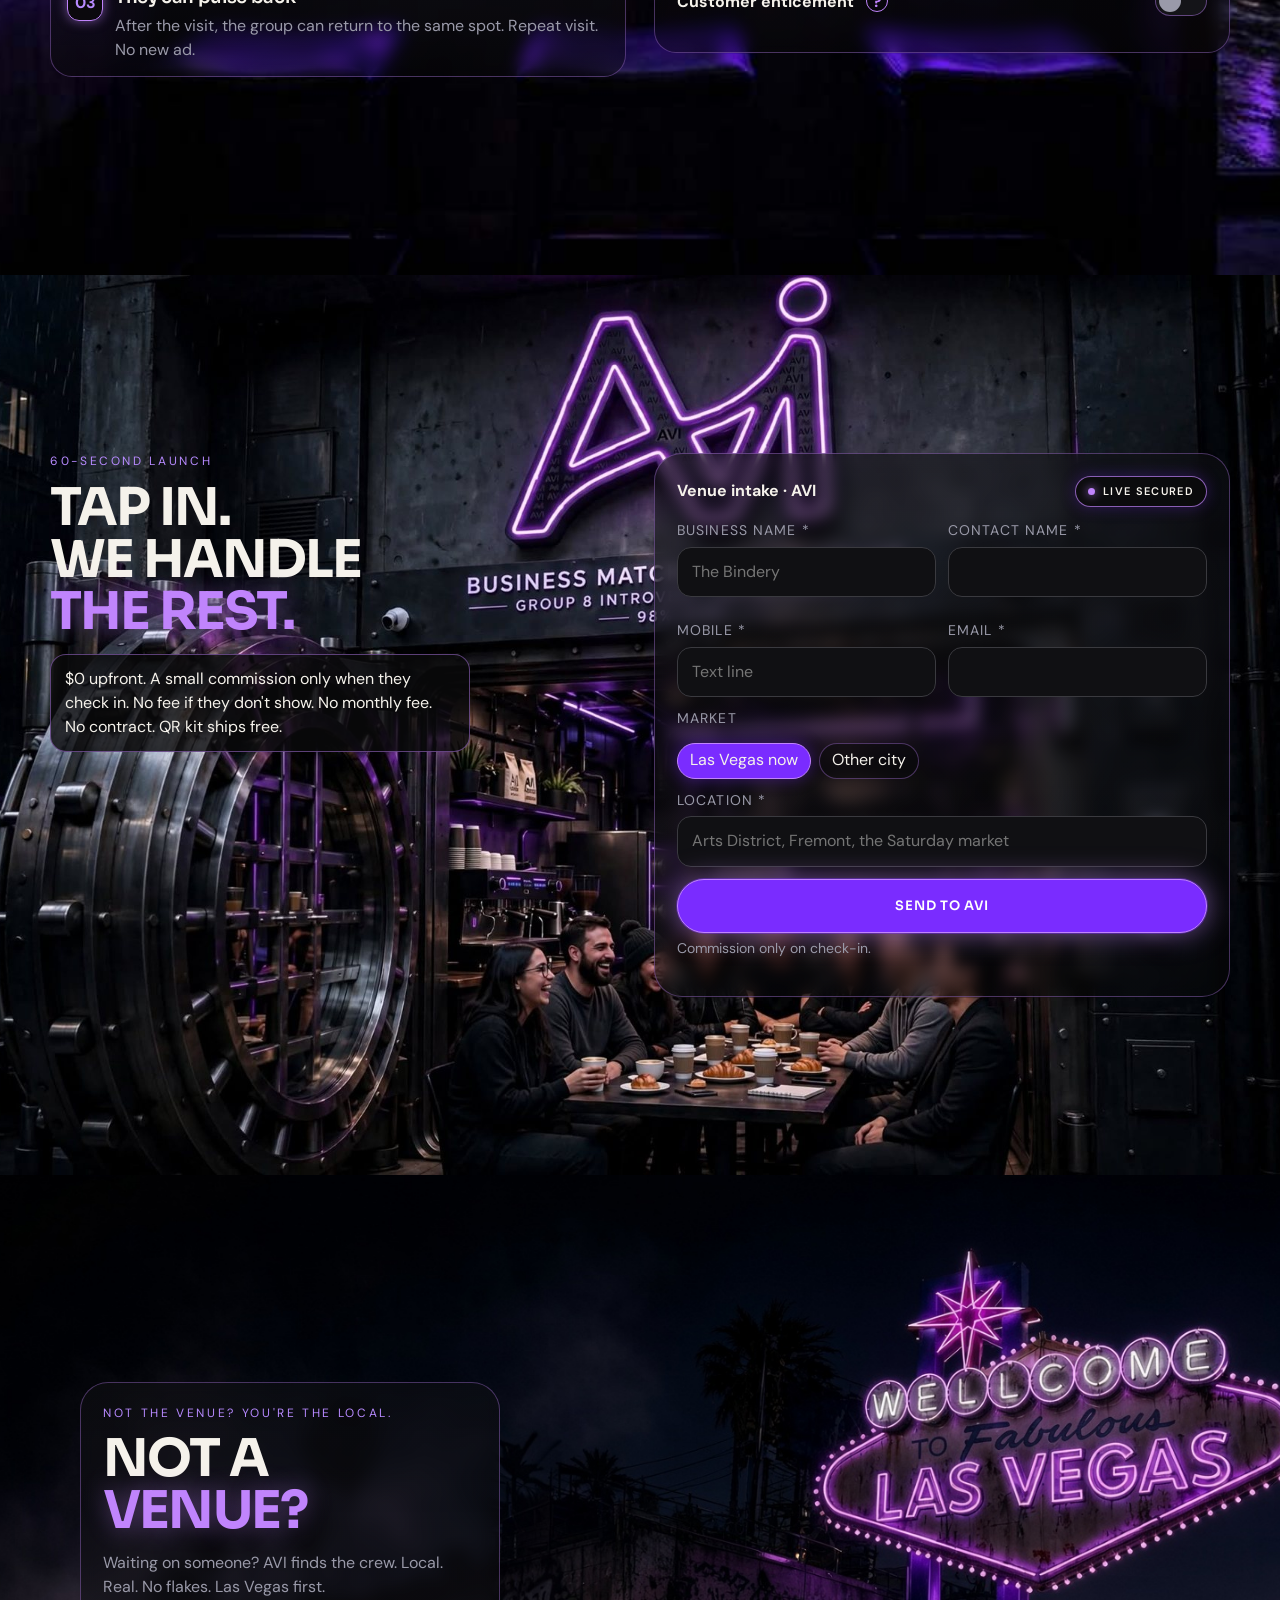
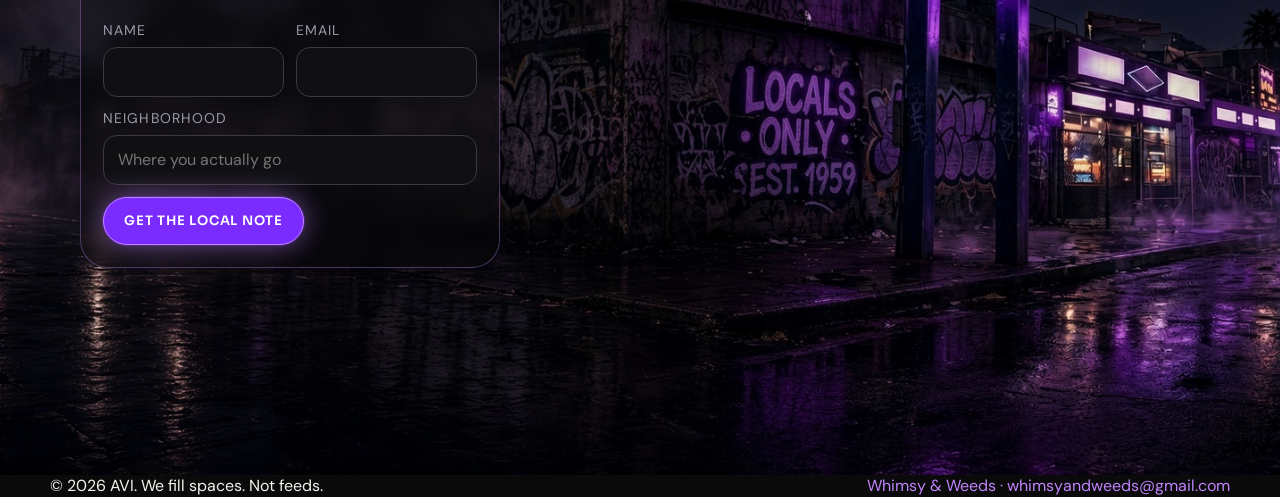
==== commit 85b15c93: "Bump CSS version after removing scroll-snap" ====
--- a/index.html
+++ b/index.html
@@ -9,7 +9,7 @@
   <link rel="preconnect" href="https://fonts.googleapis.com" />
   <link rel="preconnect" href="https://fonts.gstatic.com" crossorigin />
   <link href="https://fonts.googleapis.com/css2?family=DM+Sans:wght@400;500;600&family=Sora:wght@500;600;700&display=swap" rel="stylesheet" />
-  <link rel="stylesheet" href="styles.css?v=aipill2" />
+  <link rel="stylesheet" href="styles.css?v=noscrollsnap" />
 </head>
 <body>
   <header class="nav">
--- a/styles.css
+++ b/styles.css
@@ -155,14 +155,10 @@
   .legal { flex-direction: column; }
 }
 
-html { scroll-snap-type: y mandatory; }
-body { scroll-snap-type: y mandatory; }
 .page {
   position: relative;
   min-height: 100vh;
   min-height: 100dvh;
-  scroll-snap-align: start;
-  scroll-snap-stop: always;
   display: flex;
   align-items: center;
   overflow: hidden;
@@ -196,7 +192,7 @@
 }
 .pager a:hover, .pager a.active { background: #c084fc; border-color: #c084fc; box-shadow: 0 0 12px rgba(192,132,252,.7); }
 @media (max-width: 900px) {
-  .page, .hero.page { min-height: 100dvh; align-items: center; padding-top: 78px; padding-bottom: 24px; }
+  .page, .hero.page { min-height: auto; align-items: center; padding-top: 78px; padding-bottom: 24px; }
   .pager { right: 8px; }
   .page-bg::after { background: linear-gradient(180deg, rgba(10,10,11,.35), rgba(10,10,11,.78)); }
   .hero-bg::after { background: linear-gradient(180deg, rgba(10,10,11,.08) 0%, rgba(10,10,11,0) 42%, rgba(10,10,11,.62) 78%, rgba(10,10,11,.9) 100%) !important; }
@@ -220,23 +216,21 @@
 @media (max-width: 900px) {
   .nav { position: fixed; left: 0; right: 0; }
   .page, .hero.page {
-    height: 100svh;
-    min-height: 100svh;
-    max-height: 100svh;
-    overflow: hidden;
-    align-items: end;
+    height: auto;
+    min-height: auto;
+    max-height: none;
+    overflow: visible;
+    align-items: stretch;
     padding-top: 72px;
     padding-bottom: 28px;
-    scroll-snap-align: start;
-    scroll-snap-stop: always;
   }
-  .page > .wrap { max-height: calc(100svh - 96px); overflow: auto; }
+  .page > .wrap { max-height: none; overflow: visible; }
   .hero-copy { display: flex; flex-direction: column; align-items: stretch; gap: 14px; width: min(100% - 28px, 1180px); }
   .hero-left, .hero-right { width: 100%; justify-self: stretch; }
   .hero-right .lede { font-size: 16px; }
   h1 { font-size: 40px; }
   #locals .page-bg { background-position: 82% 42%; }
-  #locals .wrap.locals { width: min(78%, 340px); max-width: 340px; margin-left: 14px; margin-right: auto; max-height: 72svh; }
+  #locals .wrap.locals { width: min(78%, 340px); max-width: 340px; margin-left: 14px; margin-right: auto; max-height: none; }
   #intake .page-bg { background-position: 62% center; }
 #intake .page-bg::after { background: linear-gradient(90deg, rgba(10,10,11,.82) 0%, rgba(10,10,11,.35) 42%, rgba(10,10,11,.2) 100%); }
 #intake .offer { display: inline-block; max-width: 420px; margin-top: 16px; padding: 12px 14px; border-radius: 16px; color: #f5f2eb; background: rgba(10,10,11,.82); border: 1px solid rgba(192,132,252,.45); }
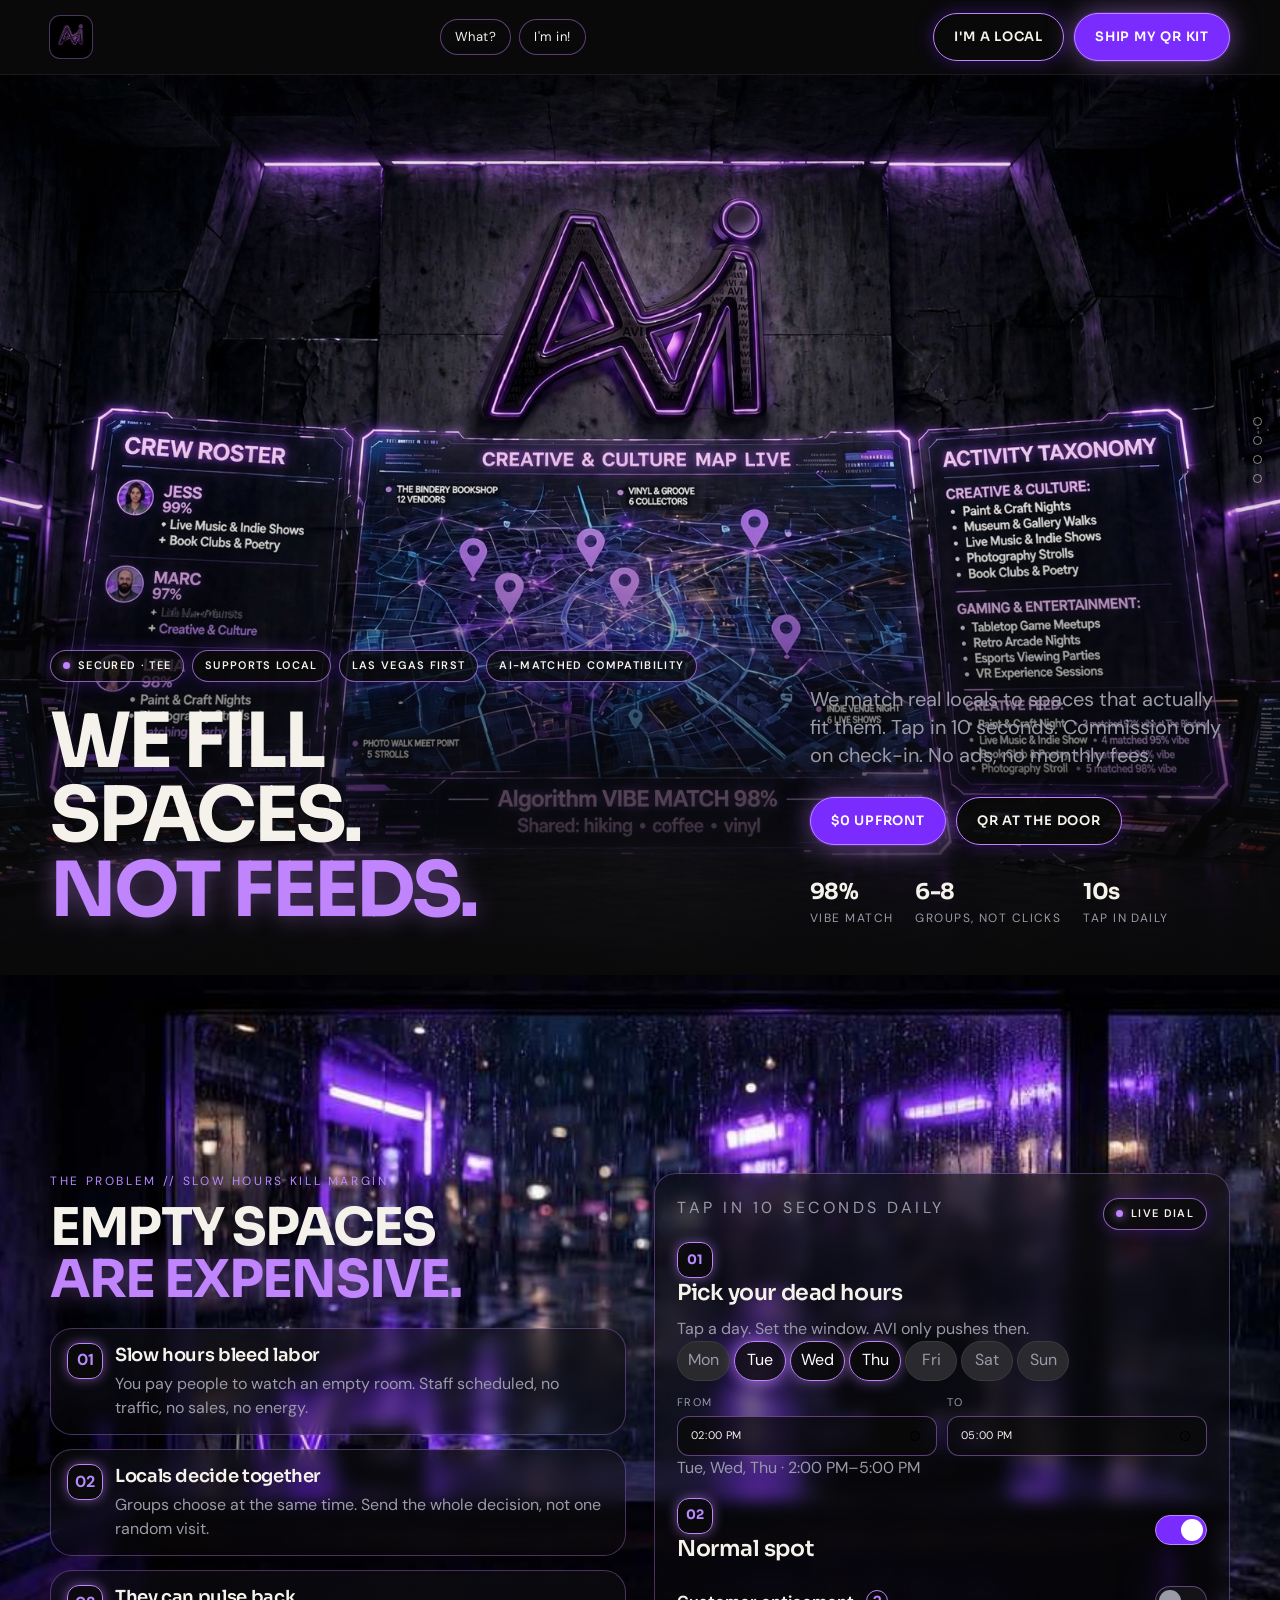
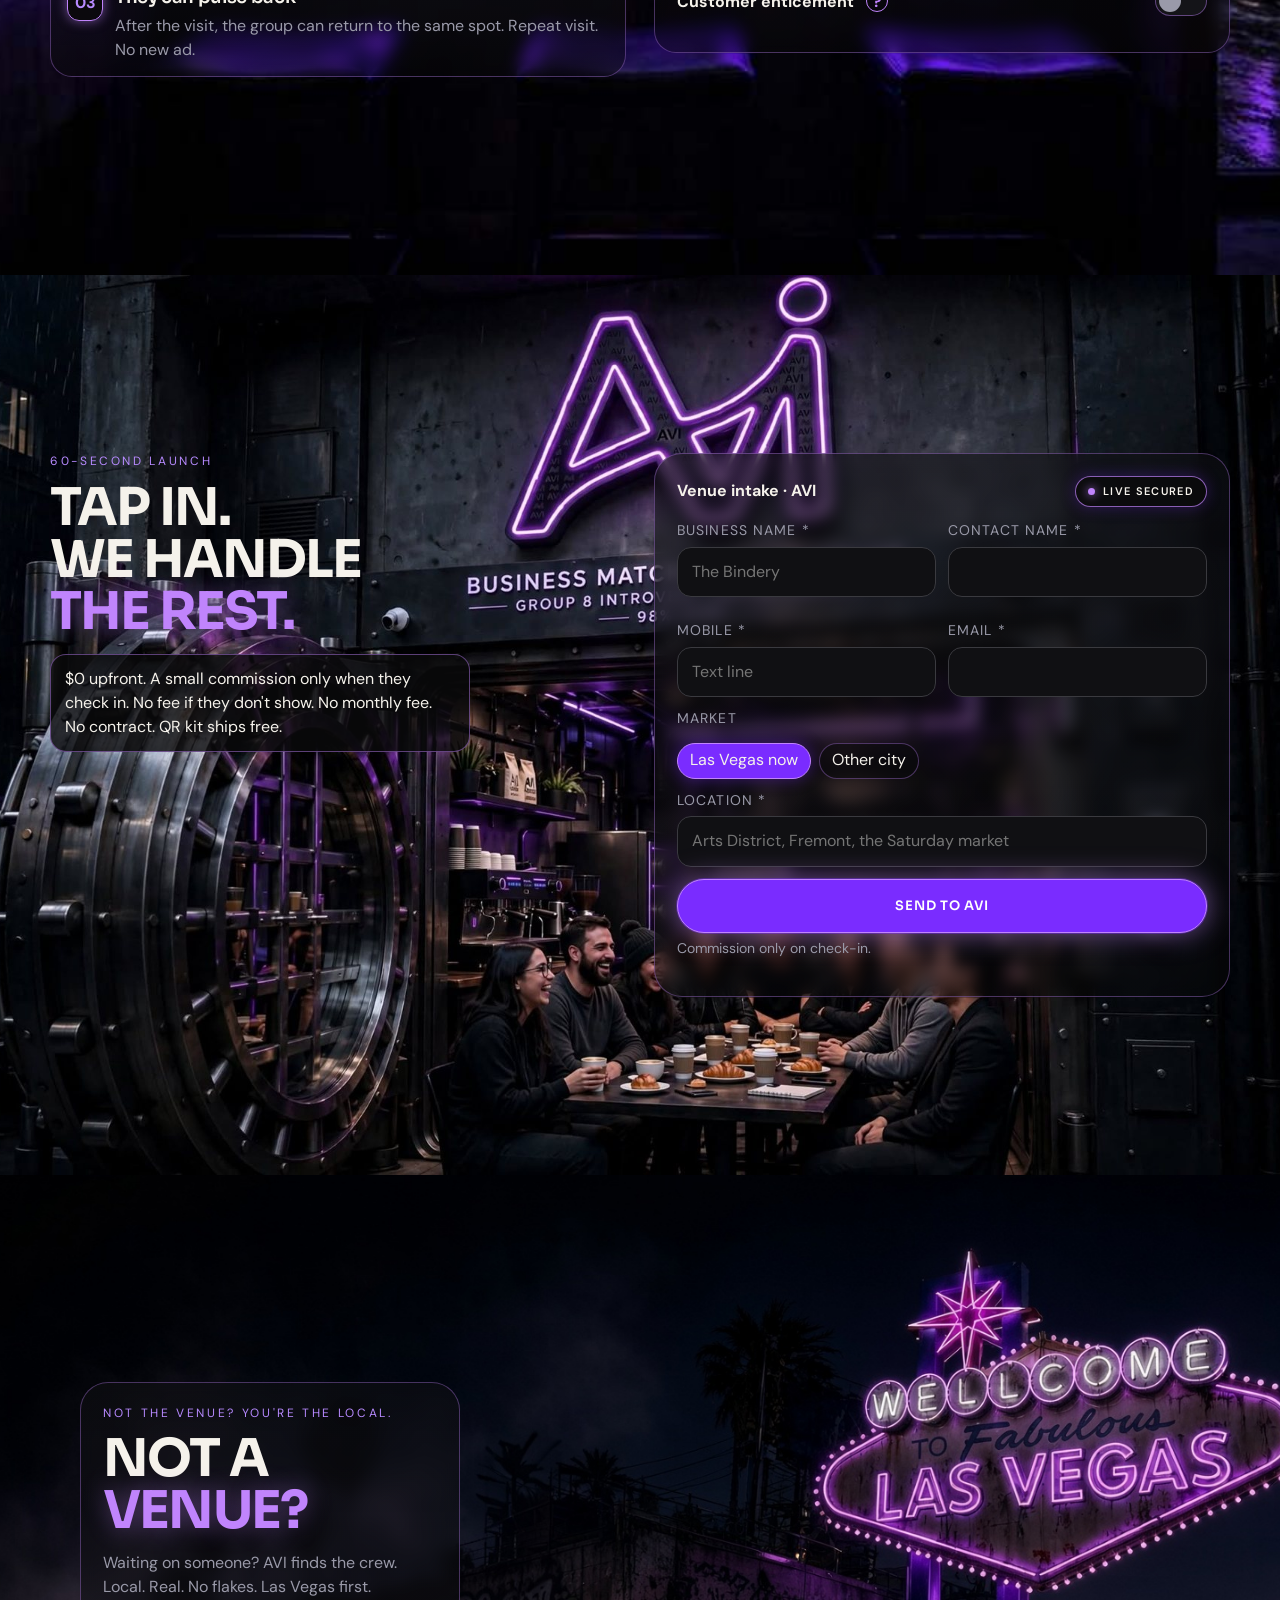
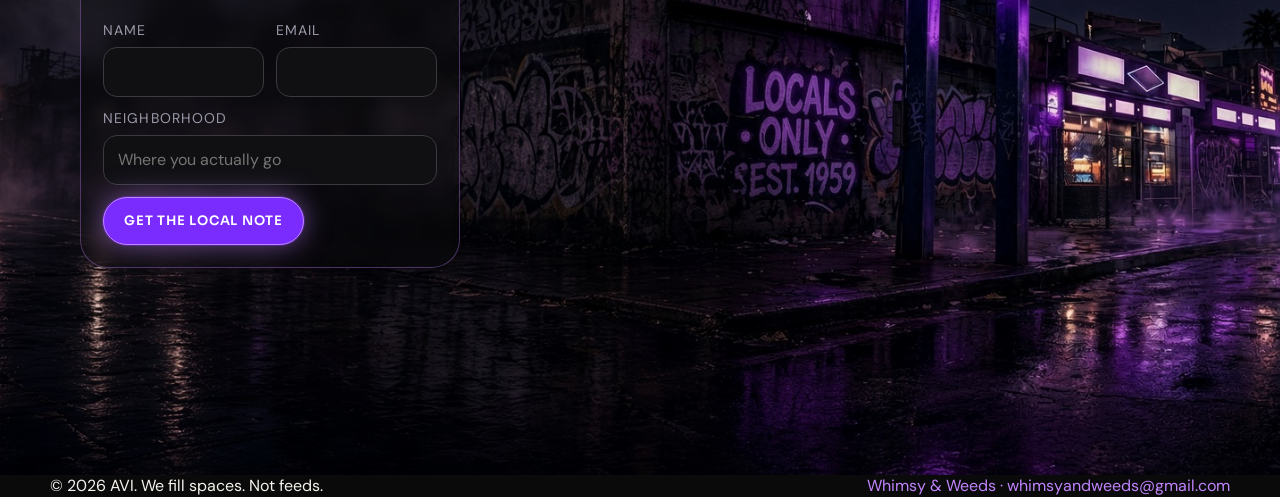
==== commit e1bce65c: "Bump CSS version for locals card shift" ====
--- a/index.html
+++ b/index.html
@@ -9,7 +9,7 @@
   <link rel="preconnect" href="https://fonts.googleapis.com" />
   <link rel="preconnect" href="https://fonts.gstatic.com" crossorigin />
   <link href="https://fonts.googleapis.com/css2?family=DM+Sans:wght@400;500;600&family=Sora:wght@500;600;700&display=swap" rel="stylesheet" />
-  <link rel="stylesheet" href="styles.css?v=noscrollsnap" />
+  <link rel="stylesheet" href="styles.css?v=vegasleft" />
 </head>
 <body>
   <header class="nav">
--- a/styles.css
+++ b/styles.css
@@ -41,7 +41,7 @@
 .btn-wide { width: 100%; min-height: 54px; }
 .pill { display: inline-flex; align-items: center; gap: 8px; border: 1px solid rgba(192,132,252,.7); background: rgba(10,10,11,.7); color: #f5f2eb; border-radius: 999px; padding: 7px 12px; font-size: 11px; font-weight: 600; letter-spacing: 0.12em; text-transform: uppercase; box-shadow: 0 0 16px rgba(122,44,255,.28); }
 .pill .dot { width: 7px; height: 7px; border-radius: 50%; background: #c084fc; box-shadow: 0 0 10px #c084fc; }
-.hero { position: relative; min-height: 92vh; display: grid; align-items: end; padding: 120px 0 48px; overflow: hidden; }
+.hero { position: relative; min-height: 92vh; display: grid; align-items: end; padding: 140px 0 48px; overflow: hidden; }
 .hero-bg { position: absolute; inset: 0; background: #0a0a0b center/cover no-repeat; }
 .hero-bg::after { content: ""; position: absolute; inset: 0; background: linear-gradient(90deg, rgba(10,10,11,.92), rgba(10,10,11,.28)); }
 .hero-copy { position: relative; z-index: 2; }
@@ -122,7 +122,7 @@
 .hint { color: var(--text-secondary); font-size: 14px; margin: 6px 0 16px; }
 .board-top { display: flex; justify-content: space-between; gap: 10px; align-items: center; margin-bottom: 14px; }
 .locals { position: relative; border: 1px solid rgba(192,132,252,.35); border-radius: 28px; padding: 28px; overflow: hidden; background: linear-gradient(180deg, rgba(16,16,20,.55), rgba(10,10,11,.38)); backdrop-filter: blur(8px); }
-.wrap.locals { width: min(420px, calc(100% - 40px)); max-width: 420px; margin-left: max(20px, calc((100% - 1120px) / 2)); margin-right: auto; padding: 22px; }
+.wrap.locals { width: min(380px, calc(100% - 40px)); max-width: 380px; margin-left: max(20px, calc((100% - 1120px) / 2)); margin-right: auto; padding: 22px; }
 .locals > * { position: relative; z-index: 1; }
 footer a { color: #c084fc; }
 .legal { display: flex; justify-content: space-between; gap: 12px; flex-wrap: wrap; }
@@ -137,7 +137,7 @@
   .nav-cta, .menu-btn { display: none; }
   .mobile-panel { inset: 68px 14px auto; }
   .mobile-panel a { min-height: 48px; display: flex; align-items: center; font-size: 16px; }
-  .hero { min-height: 0; padding: 28px 0 12px; align-items: start; }
+  .hero { min-height: 0; padding: 100px 0 12px; align-items: start; }
   h1 { font-size: 40px; }
   h2 { font-size: 32px; }
   .lede, .sub { font-size: 16px; }
@@ -164,7 +164,7 @@
   overflow: hidden;
 }
 .page > .wrap, .page > .hero-copy { position: relative; z-index: 2; width: min(var(--max), calc(100% - 40px)); }
-.hero.page { display: grid; align-items: end; padding: 108px 0 36px; }
+.hero.page { display: grid; align-items: end; padding: 140px 0 36px; }
 .page-bg, .hero-bg { position: absolute; inset: 0; background: #0a0a0b center/cover no-repeat; z-index: 0; }
 video.page-bg, video.hero-bg { width: 100%; height: 100%; object-fit: cover; }
 .hero-bg::after {
@@ -192,7 +192,7 @@
 }
 .pager a:hover, .pager a.active { background: #c084fc; border-color: #c084fc; box-shadow: 0 0 12px rgba(192,132,252,.7); }
 @media (max-width: 900px) {
-  .page, .hero.page { min-height: auto; align-items: center; padding-top: 78px; padding-bottom: 24px; }
+  .page, .hero.page { min-height: auto; align-items: center; padding-top: 120px; padding-bottom: 24px; }
   .pager { right: 8px; }
   .page-bg::after { background: linear-gradient(180deg, rgba(10,10,11,.35), rgba(10,10,11,.78)); }
   .hero-bg::after { background: linear-gradient(180deg, rgba(10,10,11,.08) 0%, rgba(10,10,11,0) 42%, rgba(10,10,11,.62) 78%, rgba(10,10,11,.9) 100%) !important; }
@@ -221,7 +221,7 @@
     max-height: none;
     overflow: visible;
     align-items: stretch;
-    padding-top: 72px;
+    padding-top: 120px;
     padding-bottom: 28px;
   }
   .page > .wrap { max-height: none; overflow: visible; }
@@ -229,8 +229,8 @@
   .hero-left, .hero-right { width: 100%; justify-self: stretch; }
   .hero-right .lede { font-size: 16px; }
   h1 { font-size: 40px; }
-  #locals .page-bg { background-position: 82% 42%; }
-  #locals .wrap.locals { width: min(78%, 340px); max-width: 340px; margin-left: 14px; margin-right: auto; max-height: none; }
+  #locals .page-bg { background-position: 75% 40%; }
+  #locals .wrap.locals { width: min(68%, 300px); max-width: 300px; margin-left: 12px; margin-right: auto; max-height: none; }
   #intake .page-bg { background-position: 62% center; }
 #intake .page-bg::after { background: linear-gradient(90deg, rgba(10,10,11,.82) 0%, rgba(10,10,11,.35) 42%, rgba(10,10,11,.2) 100%); }
 #intake .offer { display: inline-block; max-width: 420px; margin-top: 16px; padding: 12px 14px; border-radius: 16px; color: #f5f2eb; background: rgba(10,10,11,.82); border: 1px solid rgba(192,132,252,.45); }
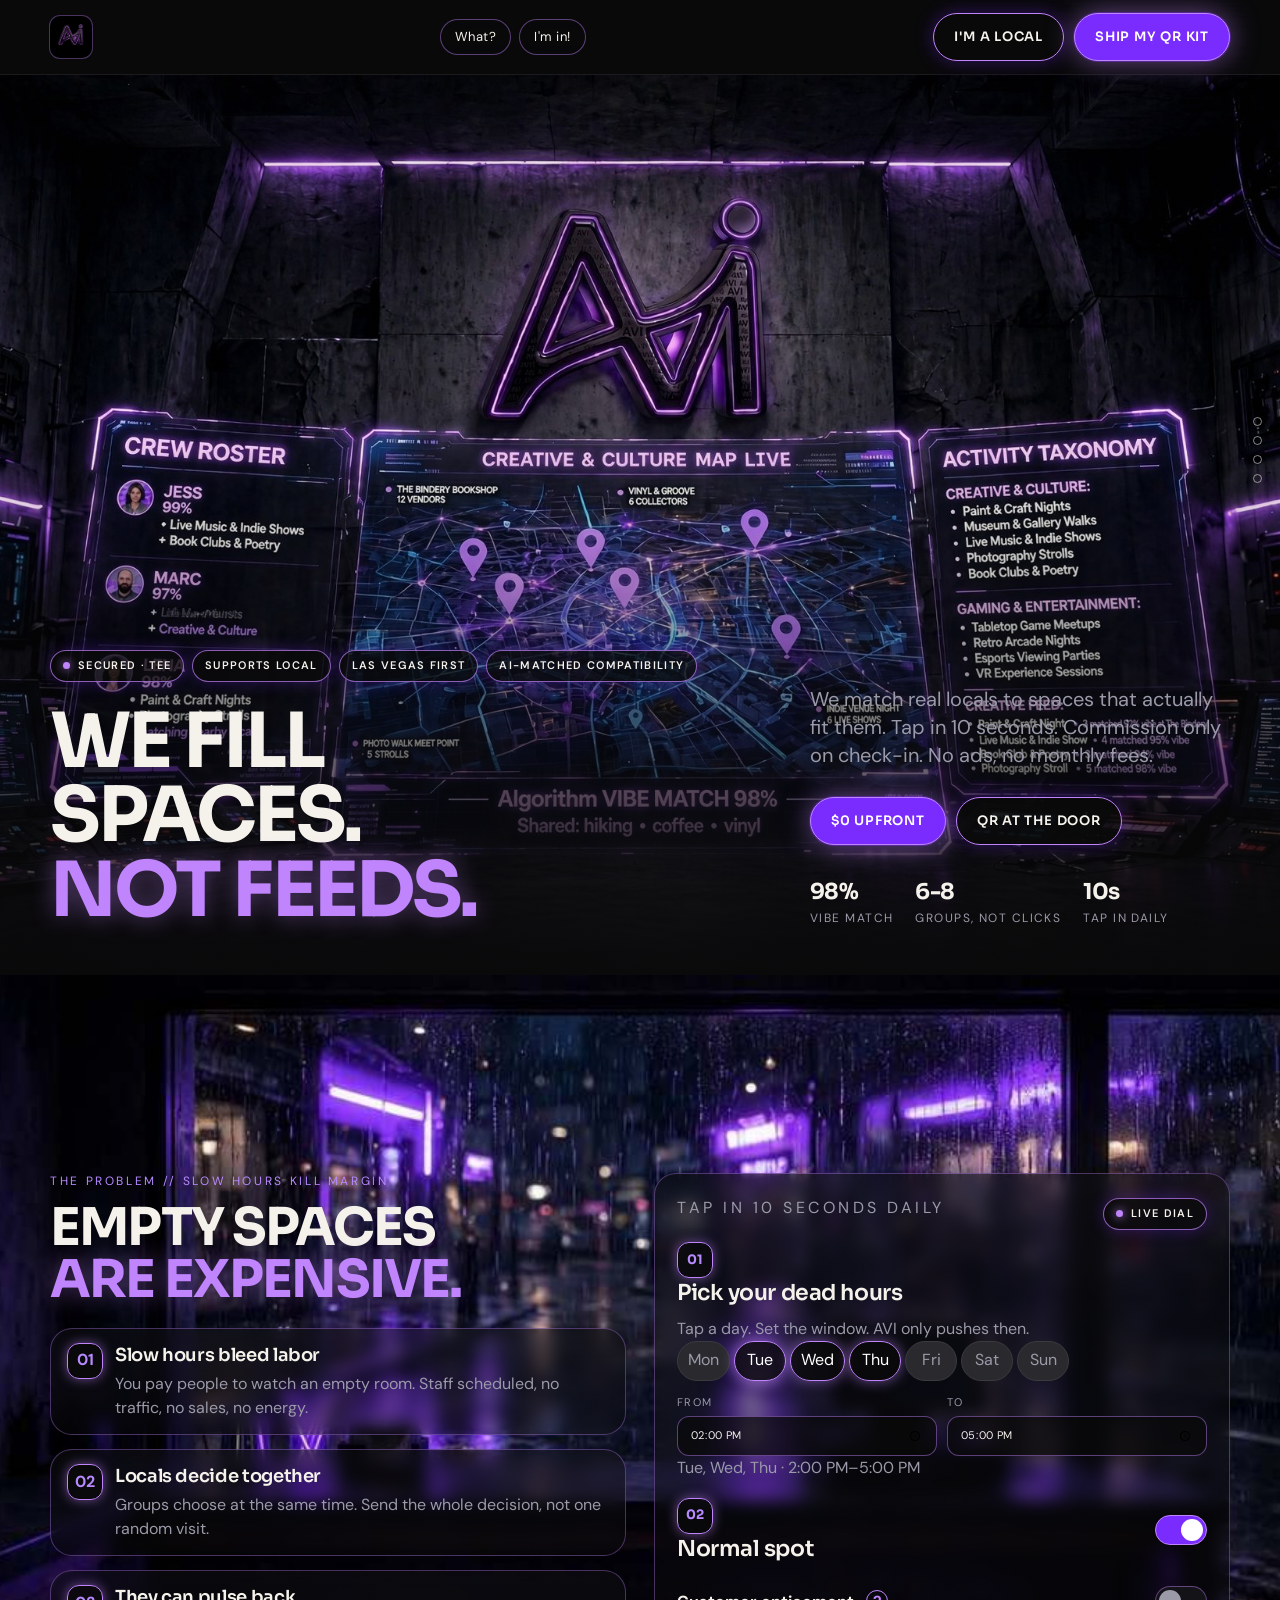
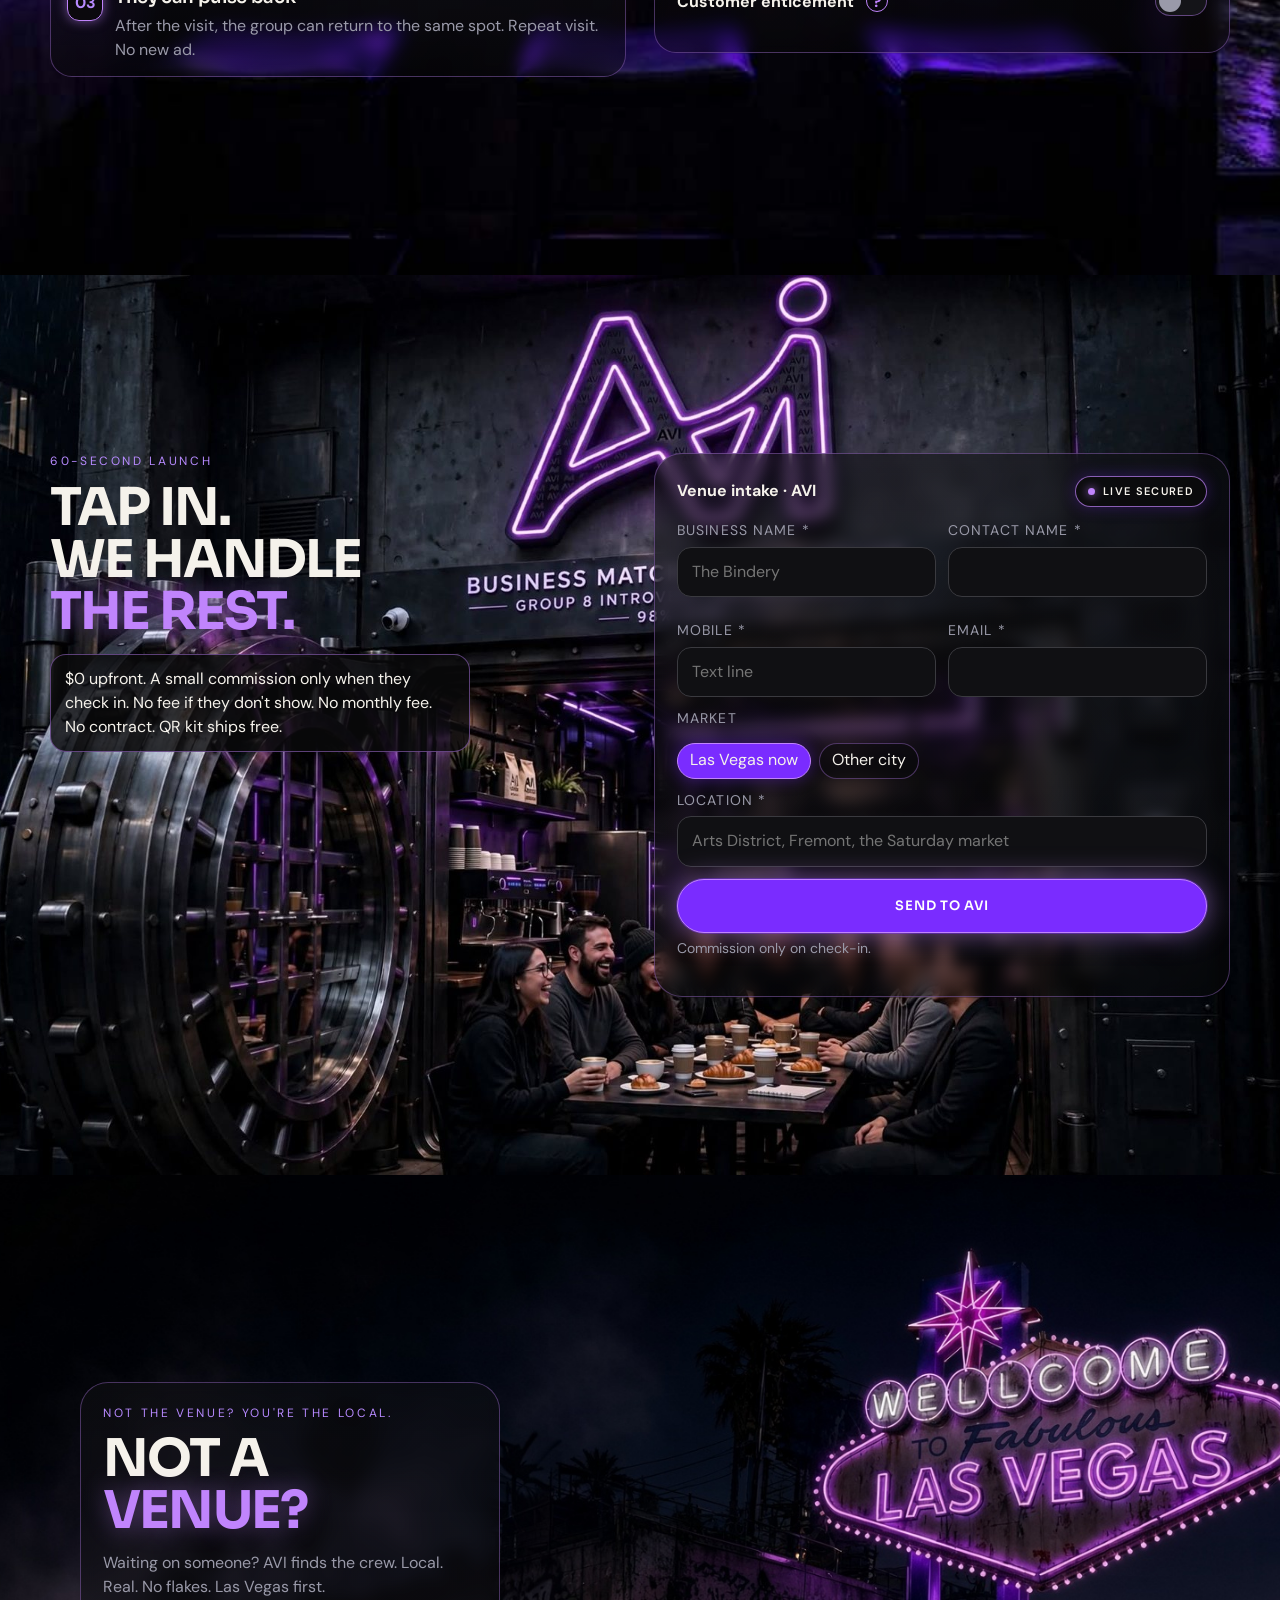
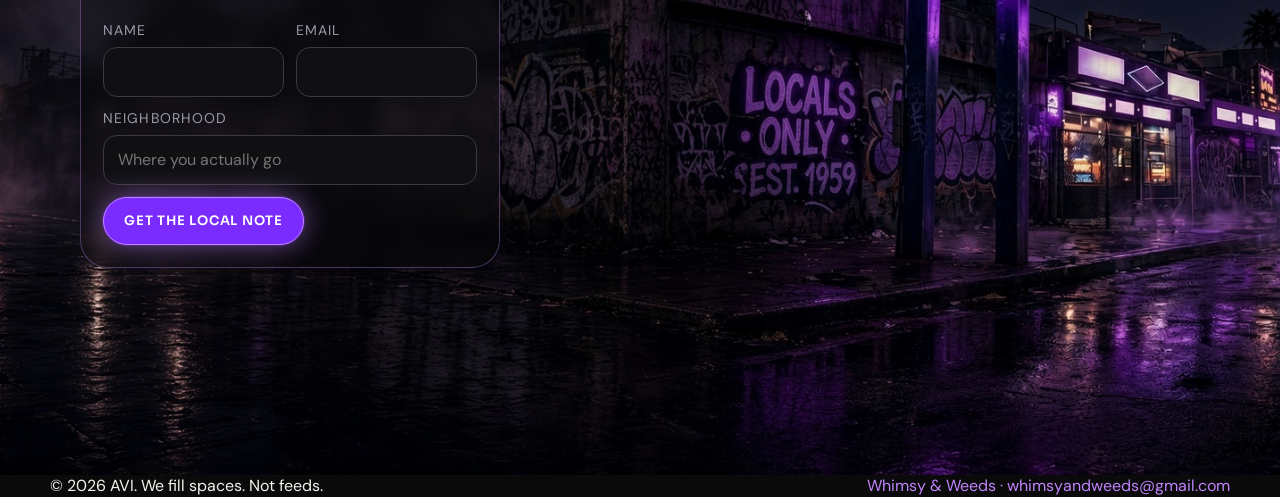
==== commit a13123dc: "Bump CSS version for hero and video shift" ====
--- a/index.html
+++ b/index.html
@@ -9,7 +9,7 @@
   <link rel="preconnect" href="https://fonts.googleapis.com" />
   <link rel="preconnect" href="https://fonts.gstatic.com" crossorigin />
   <link href="https://fonts.googleapis.com/css2?family=DM+Sans:wght@400;500;600&family=Sora:wght@500;600;700&display=swap" rel="stylesheet" />
-  <link rel="stylesheet" href="styles.css?v=vegasleft" />
+  <link rel="stylesheet" href="styles.css?v=shift2" />
 </head>
 <body>
   <header class="nav">
--- a/styles.css
+++ b/styles.css
@@ -41,7 +41,7 @@
 .btn-wide { width: 100%; min-height: 54px; }
 .pill { display: inline-flex; align-items: center; gap: 8px; border: 1px solid rgba(192,132,252,.7); background: rgba(10,10,11,.7); color: #f5f2eb; border-radius: 999px; padding: 7px 12px; font-size: 11px; font-weight: 600; letter-spacing: 0.12em; text-transform: uppercase; box-shadow: 0 0 16px rgba(122,44,255,.28); }
 .pill .dot { width: 7px; height: 7px; border-radius: 50%; background: #c084fc; box-shadow: 0 0 10px #c084fc; }
-.hero { position: relative; min-height: 92vh; display: grid; align-items: end; padding: 140px 0 48px; overflow: hidden; }
+.hero { position: relative; min-height: 92vh; display: grid; align-items: end; padding: 180px 0 48px; overflow: hidden; }
 .hero-bg { position: absolute; inset: 0; background: #0a0a0b center/cover no-repeat; }
 .hero-bg::after { content: ""; position: absolute; inset: 0; background: linear-gradient(90deg, rgba(10,10,11,.92), rgba(10,10,11,.28)); }
 .hero-copy { position: relative; z-index: 2; }
@@ -122,7 +122,7 @@
 .hint { color: var(--text-secondary); font-size: 14px; margin: 6px 0 16px; }
 .board-top { display: flex; justify-content: space-between; gap: 10px; align-items: center; margin-bottom: 14px; }
 .locals { position: relative; border: 1px solid rgba(192,132,252,.35); border-radius: 28px; padding: 28px; overflow: hidden; background: linear-gradient(180deg, rgba(16,16,20,.55), rgba(10,10,11,.38)); backdrop-filter: blur(8px); }
-.wrap.locals { width: min(380px, calc(100% - 40px)); max-width: 380px; margin-left: max(20px, calc((100% - 1120px) / 2)); margin-right: auto; padding: 22px; }
+.wrap.locals { width: min(420px, calc(100% - 40px)); max-width: 420px; margin-left: max(20px, calc((100% - 1120px) / 2)); margin-right: auto; padding: 22px; }
 .locals > * { position: relative; z-index: 1; }
 footer a { color: #c084fc; }
 .legal { display: flex; justify-content: space-between; gap: 12px; flex-wrap: wrap; }
@@ -137,7 +137,7 @@
   .nav-cta, .menu-btn { display: none; }
   .mobile-panel { inset: 68px 14px auto; }
   .mobile-panel a { min-height: 48px; display: flex; align-items: center; font-size: 16px; }
-  .hero { min-height: 0; padding: 100px 0 12px; align-items: start; }
+  .hero { min-height: 0; padding: 160px 0 12px; align-items: start; }
   h1 { font-size: 40px; }
   h2 { font-size: 32px; }
   .lede, .sub { font-size: 16px; }
@@ -164,7 +164,7 @@
   overflow: hidden;
 }
 .page > .wrap, .page > .hero-copy { position: relative; z-index: 2; width: min(var(--max), calc(100% - 40px)); }
-.hero.page { display: grid; align-items: end; padding: 140px 0 36px; }
+.hero.page { display: grid; align-items: end; padding: 180px 0 36px; }
 .page-bg, .hero-bg { position: absolute; inset: 0; background: #0a0a0b center/cover no-repeat; z-index: 0; }
 video.page-bg, video.hero-bg { width: 100%; height: 100%; object-fit: cover; }
 .hero-bg::after {
@@ -192,7 +192,7 @@
 }
 .pager a:hover, .pager a.active { background: #c084fc; border-color: #c084fc; box-shadow: 0 0 12px rgba(192,132,252,.7); }
 @media (max-width: 900px) {
-  .page, .hero.page { min-height: auto; align-items: center; padding-top: 120px; padding-bottom: 24px; }
+  .page, .hero.page { min-height: auto; align-items: center; padding-top: 180px; padding-bottom: 24px; }
   .pager { right: 8px; }
   .page-bg::after { background: linear-gradient(180deg, rgba(10,10,11,.35), rgba(10,10,11,.78)); }
   .hero-bg::after { background: linear-gradient(180deg, rgba(10,10,11,.08) 0%, rgba(10,10,11,0) 42%, rgba(10,10,11,.62) 78%, rgba(10,10,11,.9) 100%) !important; }
@@ -221,7 +221,7 @@
     max-height: none;
     overflow: visible;
     align-items: stretch;
-    padding-top: 120px;
+    padding-top: 180px;
     padding-bottom: 28px;
   }
   .page > .wrap { max-height: none; overflow: visible; }
@@ -229,8 +229,9 @@
   .hero-left, .hero-right { width: 100%; justify-self: stretch; }
   .hero-right .lede { font-size: 16px; }
   h1 { font-size: 40px; }
-  #locals .page-bg { background-position: 75% 40%; }
-  #locals .wrap.locals { width: min(68%, 300px); max-width: 300px; margin-left: 12px; margin-right: auto; max-height: none; }
+  #locals .page-bg { background-position: 85% 40%; }
+  #locals video.page-bg { object-position: 85% center; }
+  #locals .wrap.locals { width: min(78%, 340px); max-width: 340px; margin-left: 14px; margin-right: auto; max-height: none; }
   #intake .page-bg { background-position: 62% center; }
 #intake .page-bg::after { background: linear-gradient(90deg, rgba(10,10,11,.82) 0%, rgba(10,10,11,.35) 42%, rgba(10,10,11,.2) 100%); }
 #intake .offer { display: inline-block; max-width: 420px; margin-top: 16px; padding: 12px 14px; border-radius: 16px; color: #f5f2eb; background: rgba(10,10,11,.82); border: 1px solid rgba(192,132,252,.45); }
